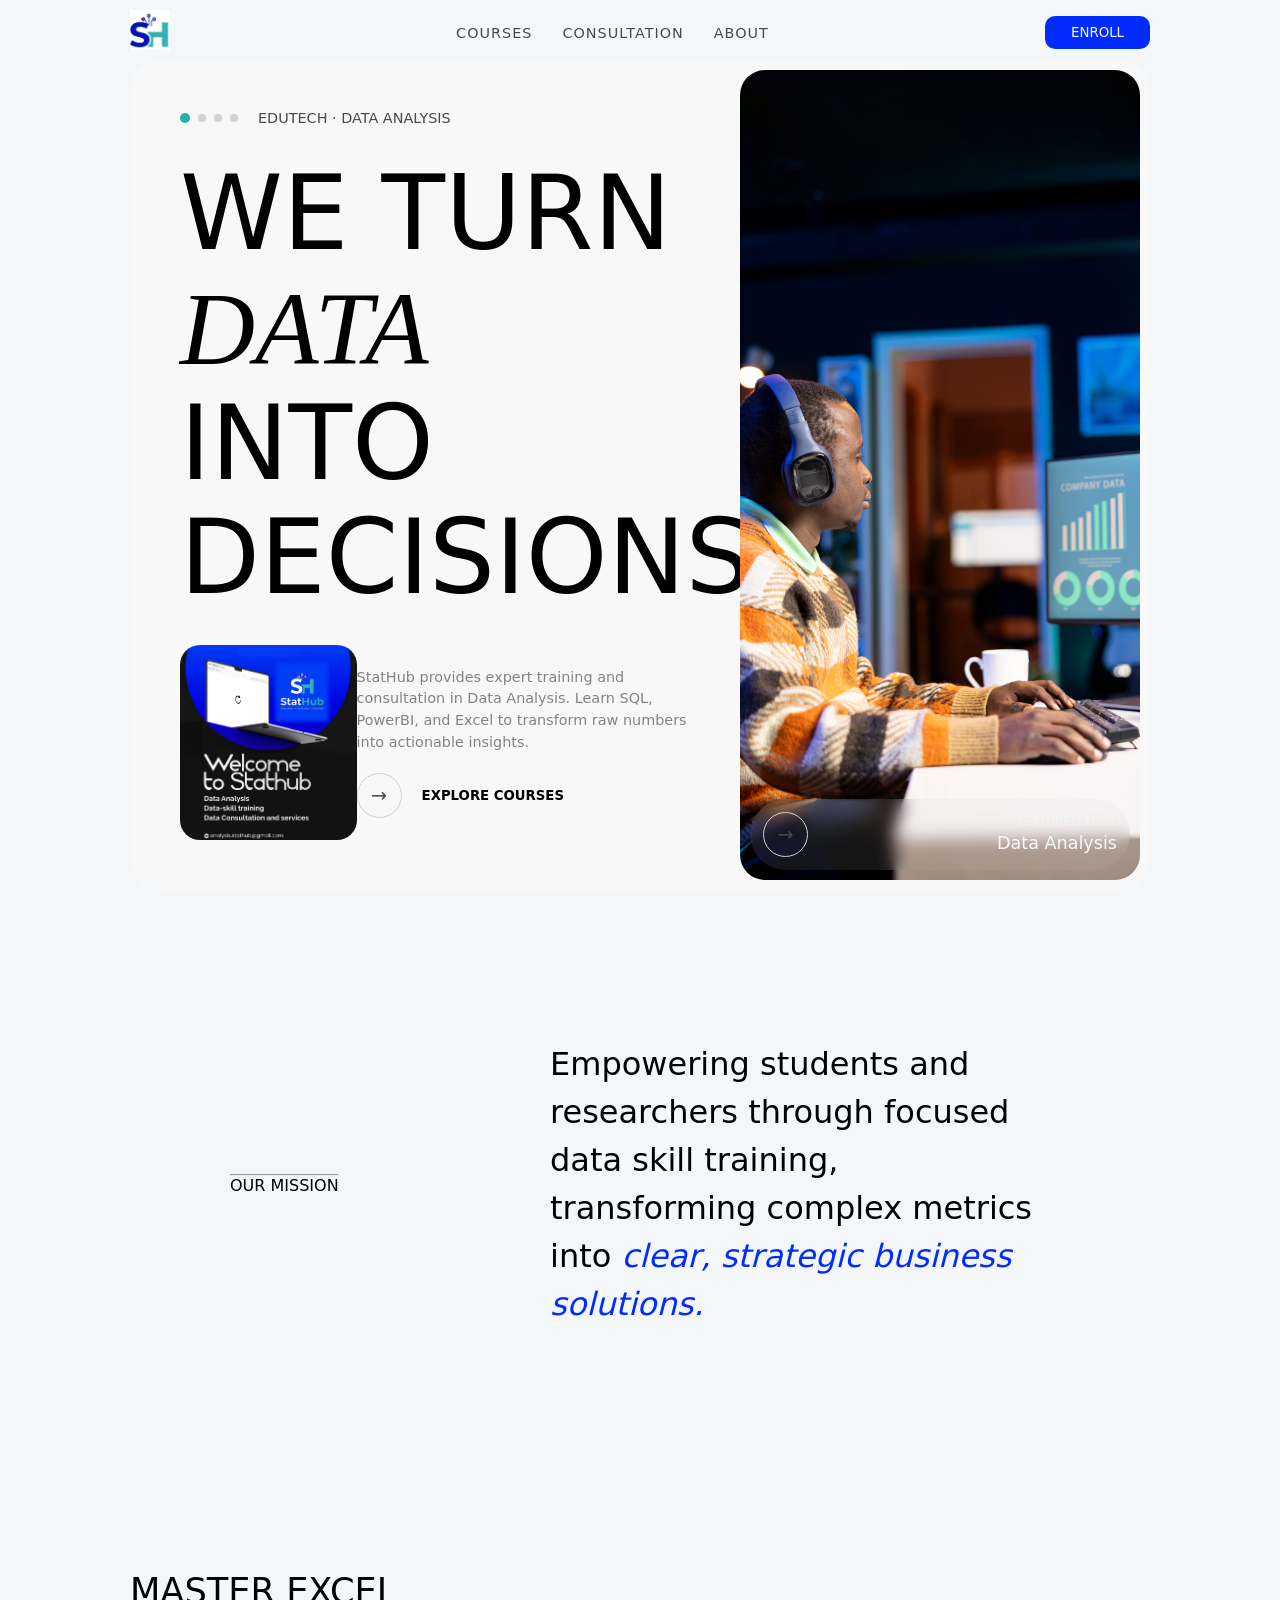
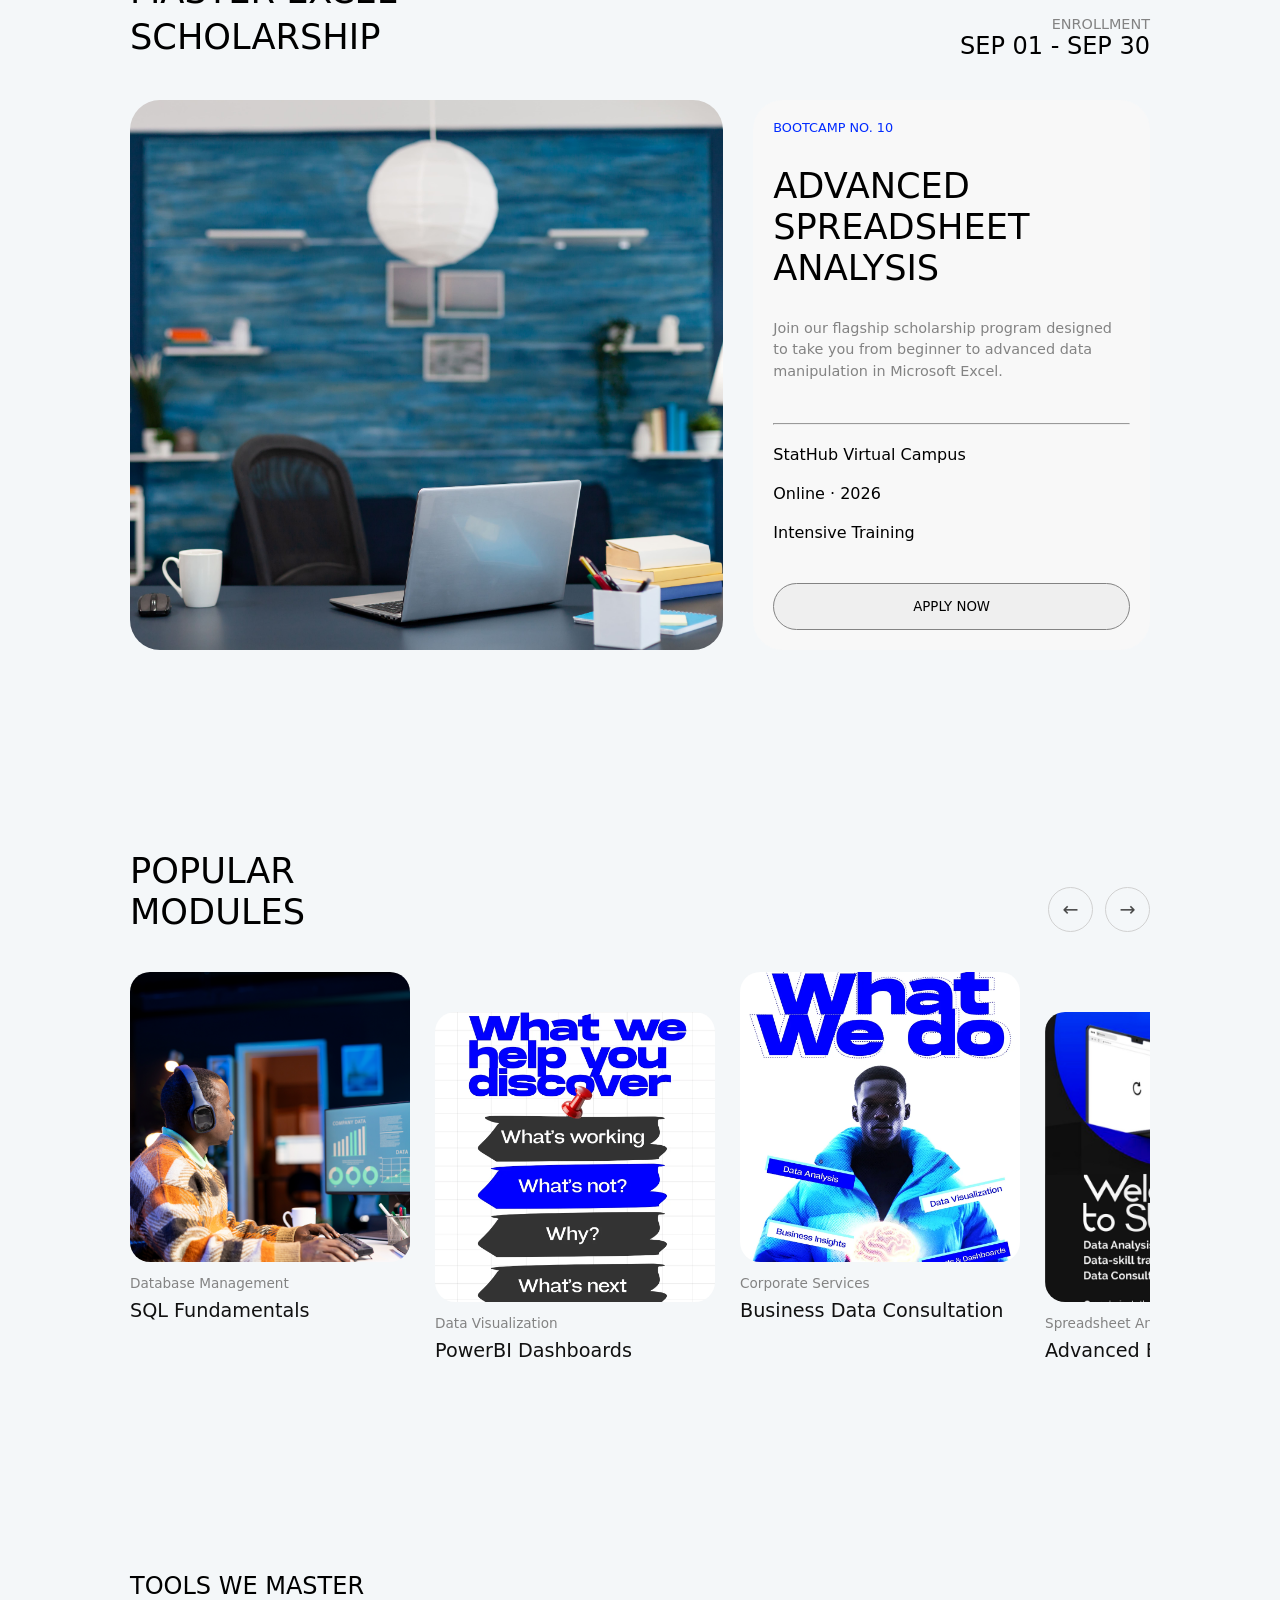
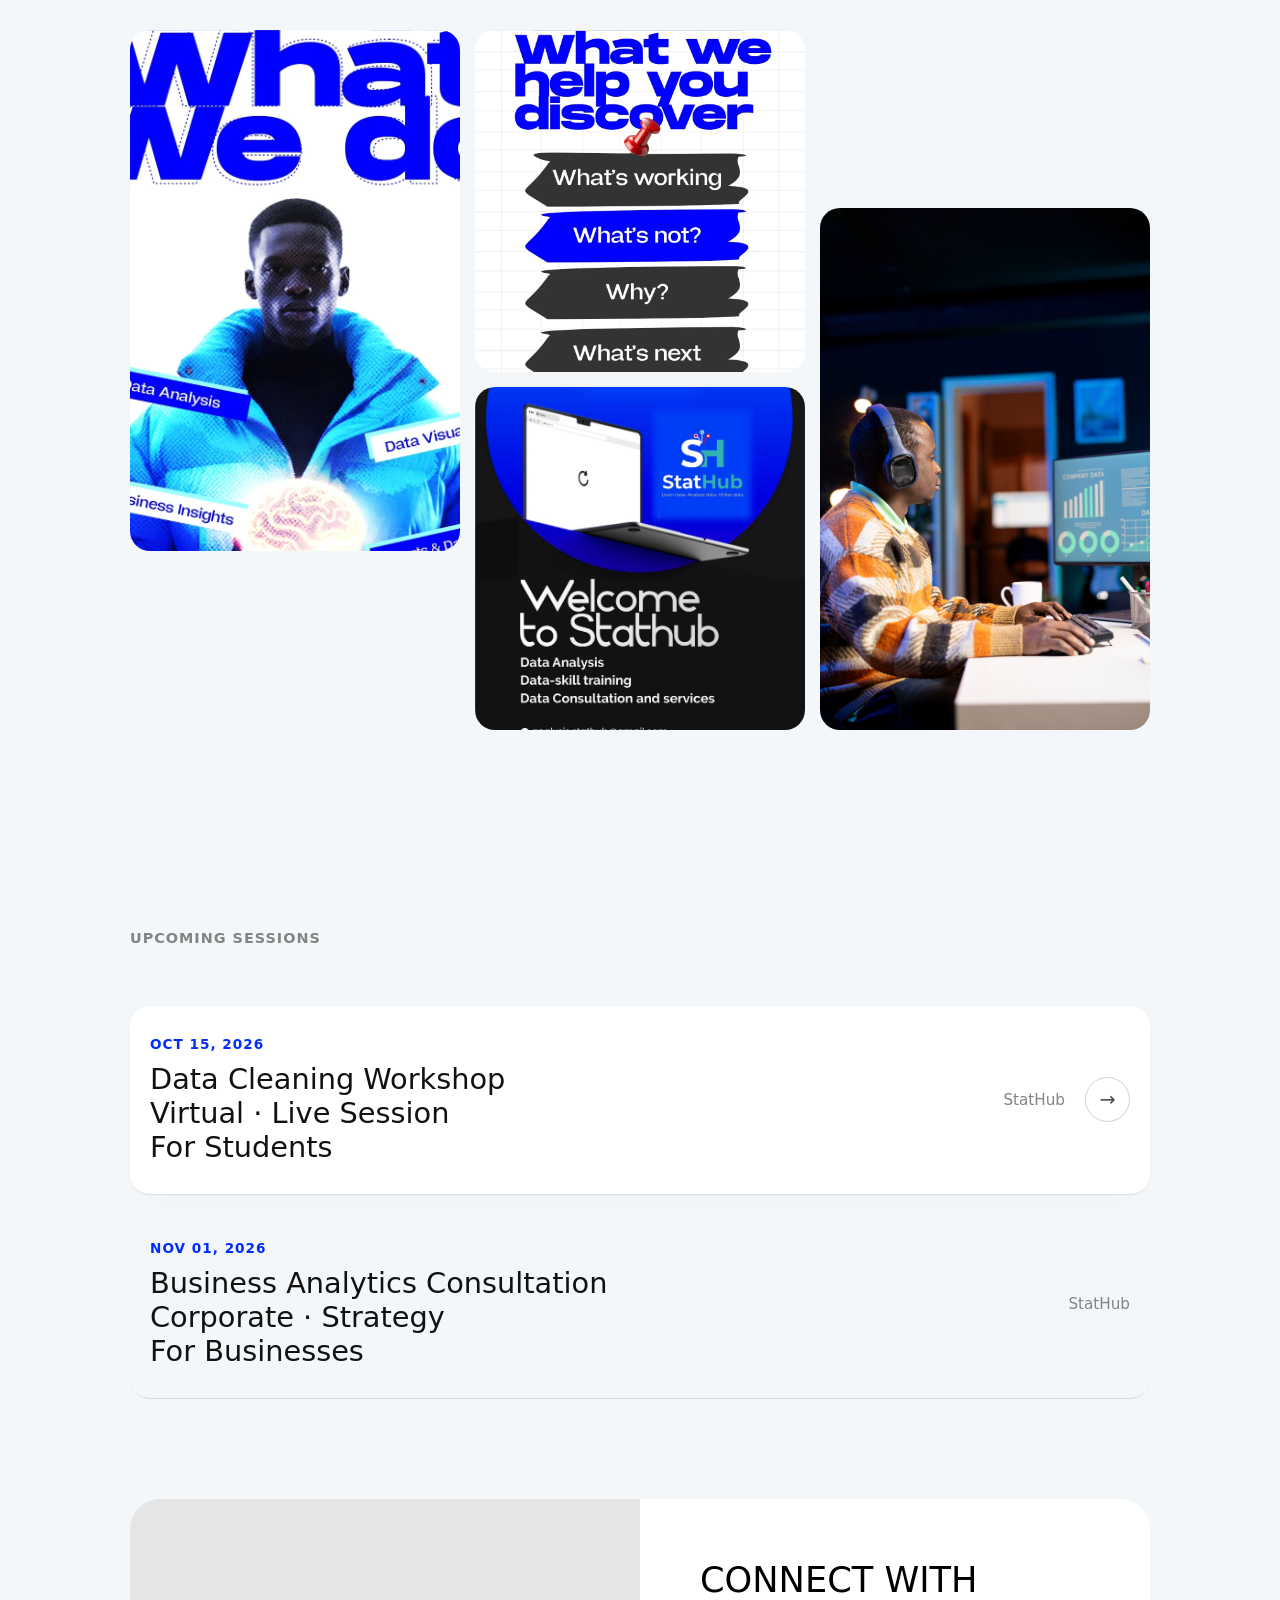
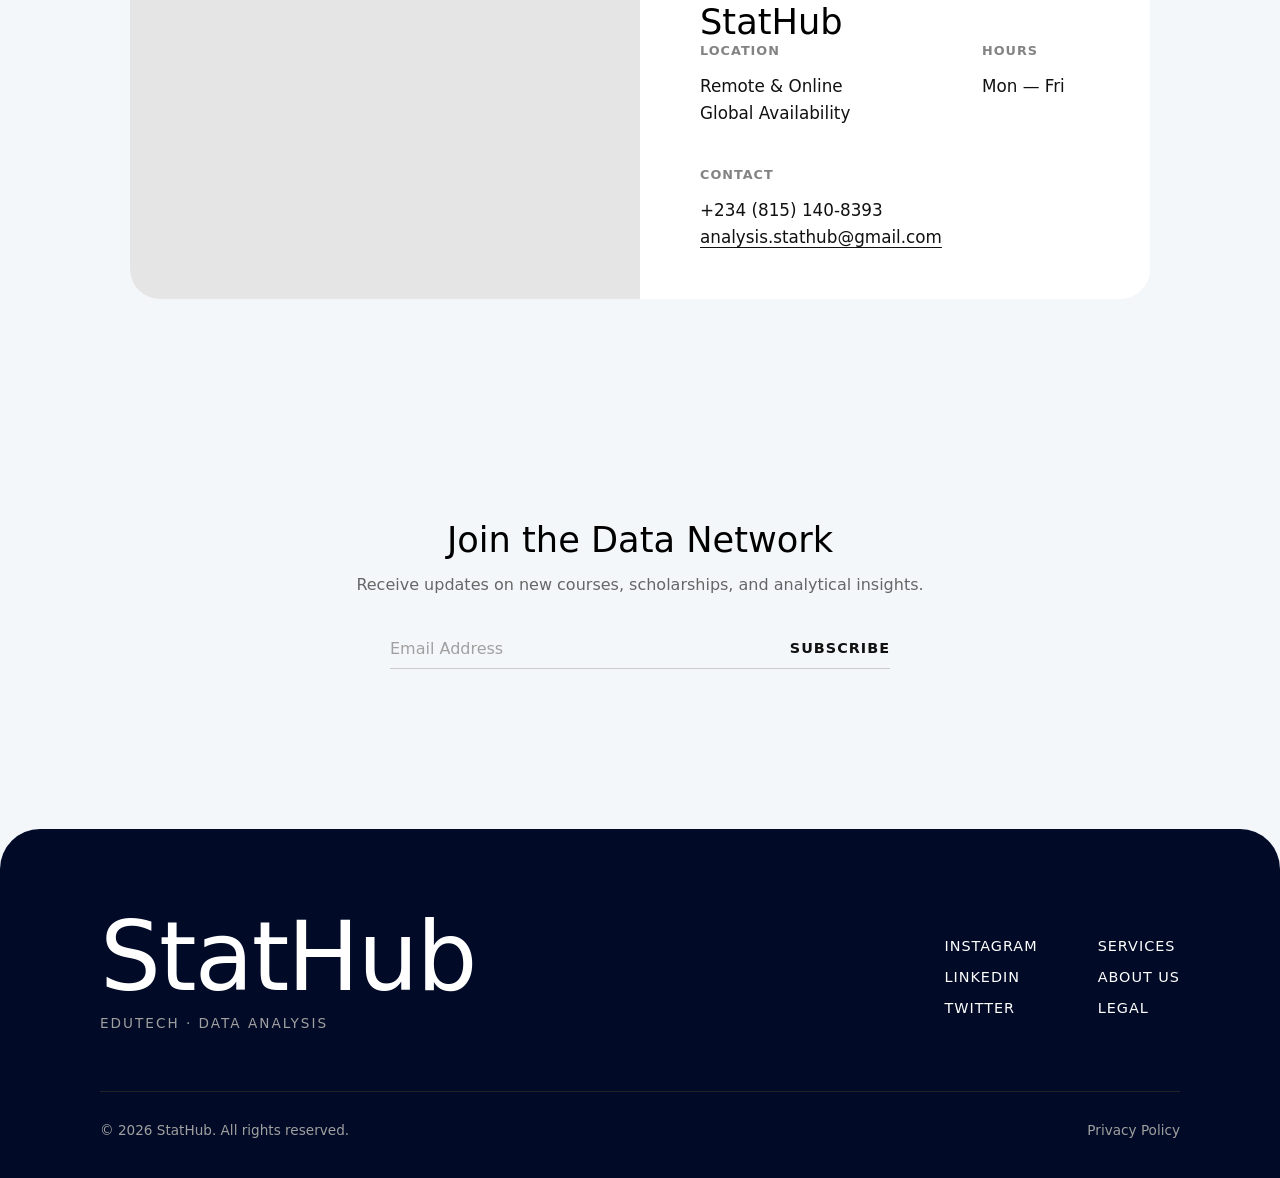
==== index.html @ 6572128d "stathub biningin" ====
<!DOCTYPE html>
<html lang="en">
<head>
    <meta charset="UTF-8">
    <meta name="viewport" content="width=device-width, initial-scale=1.0">
    <title>StatHub | Data Analysis & Consultation</title>
    <link rel="stylesheet" href="style.css">
</head>
<body>
    
    <header id="header">
        <h1 class="logo">
            <img src="images/logo.jpg" alt="StatHub Logo">
        </h1>

        <nav class="headernav">
            <a href="#">COURSES</a>
            <a href="#">CONSULTATION</a>
            <a href="#">ABOUT</a>
        </nav>

        <button class="header-joinbtn">ENROLL</button>
    </header>

    <main>
        <section class="hero">
            <div class="hero-roback">
                <div class="herotextsses">
                    <div class="imagechange-circles">
                        <div class="greycircles">
                            <span class="circle-indicator active" data-index="0"></span>
                            <span class="circle-indicator" data-index="1"></span>
                            <span class="circle-indicator" data-index="2"></span>
                            <span class="circle-indicator" data-index="3"></span>
                        </div>
                        <p>EDUTECH · DATA ANALYSIS</p>
                    </div>

                    <div class="her-modere">
                        <h2>
                            WE TURN <em>DATA</em> INTO<br>DECISIONS.
                        </h2>
                    </div>

                    <div class="exploratiiionsees">
                        <div class="explorimgg">
                            <!-- Next slide preview image -->
                        </div>

                        <div class="exploritext">
                            <p>
                                StatHub provides expert training and consultation in Data Analysis. Learn SQL, PowerBI, and Excel to transform raw numbers into actionable insights.
                            </p>
                            <div class="eexibbi">
                                <button class="nav-btn">&#8594;</button>
                                <h5>EXPLORE COURSES</h5>
                            </div>
                        </div>
                    </div>
                </div>

                <div class="hero-imagae">
                    <div class="imaa-bluuff">
                        <button class="nav-btn immabtn">&#8594;</button>
                        <div class="immablu">
                            <p class="traaps"><small>FEATURED TOOL</small></p>
                            <p class="traas">PowerBI Mastery</p>
                        </div>
                    </div>
                </div>
            </div>
        </section>

        <section class="philosophy-sect">
            <div>
                <hr>
                <p>OUR MISSION</p>
            </div>
            <div class="quotesect">
                <p>
                    Empowering students and researchers through focused data skill training, transforming complex metrics into <em>clear, strategic business solutions.</em>
                </p>
            </div>
        </section>

        <section class="current-exhibisec">
            <div class="currennn-title">
                <h3 class="secti-titll">MASTER EXCEL SCHOLARSHIP</h3>
                <div class="currenne-date">
                    <p>ENROLLMENT</p>
                    <h5>SEP 01 - SEP 30</h5>
                </div>
            </div>

            <div class="curren-exhibiiit">
                <div class="currentex-img">
                    <!-- Scholarship Image Here -->
                </div>
                <div class="currentex-info">
                    <div class="currente-partone">
                        <p class="currsmal">BOOTCAMP NO. 10</p>
                        <h3 class="currtitl">ADVANCED SPREADSHEET ANALYSIS</h3>
                        <p class="currinfot">
                           Join our flagship scholarship program designed to take you from beginner to advanced data manipulation in Microsoft Excel.
                        </p>
                    </div>
                    
                    <div class="currshow">
                        <hr>
                        <p>StatHub Virtual Campus</p>
                        <p>Online · 2026</p>
                        <p>Intensive Training</p>
                    </div>
                    <button class="resbtn">APPLY NOW</button>
                </div>
            </div>
        </section>

        <section class="selected-exib">
            <div class="selected-header">
                <h2 class="secti-titll">POPULAR<br>MODULES</h2>
                <div class="carousel-nav">
                    <button class="nav-btn prev-btn">&#8592;</button>
                    <button class="nav-btn next-btn">&#8594;</button>
                </div>
            </div>

            <div class="artists-carousel-container">
                <div class="artists-track">
                    <div class="artist-card">
                        <img src="images/data-analysis.jpg" alt="SQL Training">
                        <p class="artist-category">Database Management</p>
                        <h4 class="artist-name">SQL Fundamentals</h4>
                    </div>
                    <div class="artist-card abspa">
                        <img src="images/excel-mastery.jpg" alt="PowerBI">
                        <p class="artist-category">Data Visualization</p>
                        <h4 class="artist-name">PowerBI Dashboards</h4>
                    </div>
                    <div class="artist-card">
                        <img src="images/powerbi.jpg" alt="Business Consult">
                        <p class="artist-category">Corporate Services</p>
                        <h4 class="artist-name">Business Data Consultation</h4>
                    </div>
                    <div class="artist-card abspa">
                        <img src="images/sql-training.jpg" alt="Excel">
                        <p class="artist-category">Spreadsheet Analysis</p>
                        <h4 class="artist-name">Advanced Excel</h4>
                    </div>
                </div>
            </div>
        </section>

        <section class="selectedworks-sect">
            <div class="selectedwor-title">
                <h2 class="secti-titll selectedss">TOOLS WE MASTER</h2>
            </div>
            <div class="paarrent">
                <div class="diiv1 ggrii"></div>
                <div class="diiv2 ggrii"></div>
                <div class="diiv3 ggrii"></div>
                <div class="diiv4 ggrii"></div>
            </div>
        </section>

        <section class="program-visit-wrapper">
            <p class="section-subtitle">UPCOMING SESSIONS</p>
            <div class="program-list">
                <div class="program-item active-event">
                    <div class="prog-info">
                        <p class="prog-date">OCT 15, 2026</p>
                        <h3 class="prog-title">Data Cleaning Workshop<br>Virtual · Live Session<br>For Students</h3>
                    </div>
                    <div class="prog-time-link">
                        <span class="prog-time">StatHub</span>
                        <button class="nav-btn">&#8594;</button>
                    </div>
                </div>
                <div class="program-item">
                    <div class="prog-info">
                        <p class="prog-date">NOV 01, 2026</p>
                        <h3 class="prog-title">Business Analytics Consultation<br>Corporate · Strategy<br>For Businesses</h3>
                    </div>
                    <div class="prog-time-link">
                        <span class="prog-time">StatHub</span>
                    </div>
                </div>
            </div>

            <div class="visit-card">
                <div class="visit-map">
                    <!-- Map background image here -->
                </div>
                <div class="visit-details">
                    <h2 class="visit-title">CONNECT WITH<br>StatHub</h2>
                    <div class="visit-grid">
                        <div class="v-col">
                            <p class="v-label">LOCATION</p>
                            <p class="v-text">Remote & Online<br>Global Availability</p>
                        </div>
                        <div class="v-col">
                            <p class="v-label">HOURS</p>
                            <p class="v-text">Mon — Fri</p>
                        </div>
                        <div class="v-col">
                            <p class="v-label">CONTACT</p>
                            <p class="v-text">+234 (815) 140-8393<br><a href="mailto:analysis.stathub@gmail.com">analysis.stathub@gmail.com</a></p>
                        </div>
                    </div>
                </div>
            </div>
        </section>

        <section class="newsletter-section">
            <h2>Join the Data Network</h2>
            <p>Receive updates on new courses, scholarships, and analytical insights.</p>
            <form class="newsletter-form">
                <input type="email" placeholder="Email Address" required>
                <button type="submit">SUBSCRIBE</button>
            </form>
        </section>
    </main>

    <footer class="site-footer">
        <div class="footer-top">
            <div class="footer-brand">
                <h2>StatHub</h2>
                <p>EDUTECH · DATA ANALYSIS</p>
            </div>
            <div class="footer-links">
                <div class="link-col">
                    <a href="#">INSTAGRAM</a>
                    <a href="#">LINKEDIN</a>
                    <a href="#">TWITTER</a>
                </div>
                <div class="link-col">
                    <a href="#">SERVICES</a>
                    <a href="#">ABOUT US</a>
                    <a href="#">LEGAL</a>
                </div>
            </div>
        </div>
        <div class="footer-divider"></div>
        <div class="footer-bottom">
            <p>&copy; 2026 StatHub. All rights reserved.</p>
            <a href="#">Privacy Policy</a>
        </div>
    </footer>

    <script src="script.js"></script>
</body>
</html>
---- style.css ----
*{
    margin: 0;
    padding: 0;
    box-sizing: border-box;
    font-family: system-ui, -apple-system, BlinkMacSystemFont, 'Segoe UI', Roboto, Oxygen, Ubuntu, Cantarell, 'Open Sans', 'Helvetica Neue', sans-serif;
}

body {
    background-color: #F4F7F9; 
    position: relative;
}

header{
    display: flex;
    align-items: center;
    justify-content: space-between;
    padding: 10px 130px;
    position: fixed;
    top: 0;
    left: 0;
    width: 100%;
    z-index: 100;
    transition: all 0.3s ease;
}

header.scrolled {
    background-color: rgba(248, 247, 243, 0.3);
    backdrop-filter: blur(12px);
    -webkit-backdrop-filter: blur(12px);
    border-bottom: 1px solid var(--border-color);
}


.logo{
    font-size: 1.3rem;
    font-weight: 100;
    letter-spacing: -1px;
}

.logo img{
    width: 40px;
    height: 40px;
    margin-right: 10px;
    object-fit: cover;
}

.headernav{
    display: flex;
    gap: 30px;
}

.headernav a{
    text-decoration: none;
    color: #4a4a4a;
    font-size: 0.9rem;
    letter-spacing: 1px;
}

.header-joinbtn {
    padding: 8px 25px;
    border-radius: 10px;
    /* Changed from orange to StatHub Royal Blue */
    background-color: #022BFF; 
    color: #F8F8F8;
    border: 1px solid transparent;
    cursor: pointer;
}

main{
    margin: 0 130px;
}

.hero{
    height: 100vh;
    border-radius: 30px;
    padding: 50px 0px 20px 0px;
}

.hero-roback{
    background-color: #F8F8F8;
    width: 100%;
    height: 100%;
    border-radius: 30px;
    margin-top: 10px;
    display: flex;
    padding: 10px;
}

.herotextsses{
    width: 60%;
    padding: 40px;
    display: flex;
    flex-direction: column;
    justify-content: space-between;
}


.imagechange-circles p{
    color: #4a4a4a;
    font-size: 0.9rem;
}






/* ==========================================================================
   HERO CAROUSEL & INDICATORS
   ========================================================================== */

.imagechange-circles {
    display: flex;
    align-items: center;
    gap: 20px;
}

.greycircles {
    display: flex;
    gap: 8px;
    align-items: center;
}

.circle-indicator {
    width: 8px;
    height: 8px;
    border-radius: 50%;
    background-color: #d1d1d1;
    cursor: pointer;
    transition: background-color 0.3s ease;
}


.circle-indicator.active {
    /* Changed to StatHub Teal/Cyan for active states */
    background-color: #23B0B1; 
    width: 10px;
    height: 10px;
}


/* Smooth background transitions for the hero and preview images */
.hero-imagae, .explorimgg {
    transition: background-image 0.6s ease-in-out;
}









.her-modere h2{
    font-size: 6.5rem;
    font-weight: 100;
    line-height: 1.1em;
}

.her-modere em{
    font-family: Georgia, 'Times New Roman', Times, serif;
}


.exploratiiionsees{
    display: flex;
    align-items: center;
    justify-content: space-between;
}




.explorimgg{
    background-image: url(images/Stanleydopsleutel27mm1.png);
    background-size: cover;
    background-position: center;
    width: 180px;
    height: 195px;
    border-radius: 20px;
}

.exploritext{
    display: flex;
    flex-direction: column;
    gap: 20px;
}

.exploritext p{
    width: 100%;
    max-width: 350px;
    font-size: 0.9rem;
    line-height: 1.5em;
    color: #838383;
}


.eexibbi{
    display: flex;
    align-items: center;
    gap: 20px;
}


.hero-imagae{
    width: 40%;
    height: 100%;
    background-image: url(images/MAluminium1.png);
    background-position: center;
    background-size: cover;
    border-radius: 25px;
    display: flex;
    align-items: flex-end;
    padding: 10px;
}

.imaa-bluuff{
    background-color: rgba(200, 200, 200, 0.1);
    backdrop-filter: blur(8px);
    width: 100%;
    border-radius: 50px;
    padding: 13px;
    display: flex;
    justify-content: space-between;
}

.immabtn{
    width: 40px;
    height: 40px;
    border-radius: 100%;
    border: 1px solid transparent;
    cursor: pointer;
    background-color: #F8F8F8;
    color: #F8F8F8;
}

.bttgn{
    border: 1px solid #838383;
}

.immablu{
    display: flex;
    flex-direction: column;
    gap: 5px;
    align-items: flex-end;
}

.traaps{
    color: rgba(255, 255, 255, 0.3);
    font-size: 0.9rem;
}

.traas{
    color: #F8F8F8;
    font-size: 1.1rem;

}


.philosophy-sect{
    height: 60vh;
    display: flex;
    align-items: center;
    justify-content: space-between;
    padding: 0 100px;
}

.quotesect p{
    width: 100%;
    max-width: 500px;
    font-size: 2rem;
    font-weight: 100;
    line-height: 1.5em;
}


.quotesect em {
    color: #022BFF; 
    font-weight: 400;
}

.current-exhibisec{
    height: 80vh;
    display: flex;
    flex-direction: column;
    gap: 50px;
}

.currennn-title{
    display: flex;
    align-items: flex-end;
    justify-content: space-between;
}

.currennn-title h3{
    width: 100%;
    max-width: 300px;
    line-height: 1.3em;
}

.secti-titll{
    font-size: 2.2rem;
    font-weight: 400;
}


.currenne-date{
    text-align: right;
}

.currenne-date p{
    font-size: 0.9rem;
    color: #838383;
}

.currenne-date h5{
    font-size: 1.5rem;
    font-weight: 300;
}

.curren-exhibiiit {
    display: flex;
    width: 100%;
    height: 550px; /* Gives the container a fixed, reliable height */
    gap: 30px;
}

.currentex-img{
    background-image: url(images/beauti.jpg);
    background-position: center;
    background-size: cover;
    height: 100%;
    width: 60%;
    border-radius: 30px;
}

.currentex-info{
    height: 100%;
    width: 40%;
    background-color: #F8F8F8;
    border-radius: 30px;
    display: flex;
    flex-direction: column;
    justify-content: space-between;
    padding: 20px;
}

.currente-partone{
    display: flex;
    flex-direction: column;
    gap: 30px;
}


.currsmal {
    font-size: 0.8rem;
    font-weight: 500;
    /* Changed from orange to StatHub Royal Blue */
    color: #022BFF; 
}


.currtitl{
    font-size: 2.2rem;
    font-weight: 100;
    width: 100%;
    max-width: 300px;
}

.currinfot{
    font-size: 0.9rem;
    line-height: 1.5em;
    color: #838383;
}


.currshow{
    display: flex;
    flex-direction: column;
    gap: 20px;
}


.resbtn{
    padding: 15px;
    border-radius: 30px;
    border: 1px solid #838383;
    font-weight: 500;
}


/* ==========================================================================
   SELECTED ARTISTS CAROUSEL
   ========================================================================== */

.selected-exib {
    padding: 100px 0;
    display: flex;
    flex-direction: column;
    gap: 40px;
    overflow: hidden; /* Prevents horizontal scroll on the whole page */
}

.selected-header {
    display: flex;
    justify-content: space-between;
    align-items: flex-end;
}

.carousel-nav {
    display: flex;
    gap: 12px;
}

.nav-btn {
    width: 45px;
    height: 45px;
    border-radius: 50%;
    border: 1px solid #d1d1d1;
    background-color: transparent;
    cursor: pointer;
    display: flex;
    align-items: center;
    justify-content: center;
    font-size: 1.2rem;
    color: #4a4a4a;
    transition: all 0.3s ease;
}

.nav-btn:hover {
    background-color: #F8F8F8;
    color: #111;
}

/* Container that handles the scrolling */
.artists-carousel-container {
    width: 100%;
    overflow-x: auto;
    scroll-behavior: smooth;
    /* Hide scrollbar for Chrome, Safari and Opera */
    -ms-overflow-style: none;  /* IE and Edge */
    scrollbar-width: none;  /* Firefox */
}

.artists-carousel-container::-webkit-scrollbar {
    display: none;
}

.artists-track {
    display: flex;
    gap: 25px;
    width: max-content; /* Allows track to grow based on content */
    padding-bottom: 10px;
}

.artist-card {
    width: 280px; 
    display: flex;
    flex-direction: column;
    gap: 8px;
    flex-shrink: 0; /* Prevents cards from squishing */
}

.abspa{
    margin-top: 40px;
}

.artist-card img {
    width: 100%;
    height: 290px;
    object-fit: cover;
    border-radius: 20px;
    margin-bottom: 5px;
}

.artist-category {
    font-size: 0.85rem;
    color: #838383;
}

.artist-name {
    font-size: 1.2rem;
    font-weight: 500;
    color: #111;
}


.selectedworks-sect{
    display: flex;
    flex-direction: column;
    height: 100vh;
}

.selectedwor-title{
    height: 10%;
}

.selectedss{
    font-size: 1.5rem;
}

.paarrent {
    display: grid;
    grid-template-columns: repeat(3, 1fr);
    grid-template-rows: repeat(4, 1fr);
    grid-column-gap: 15px;
    grid-row-gap: 15px;
    height: 90%;
}

.diiv1 {
    grid-area: 1 / 1 / 4 / 2; 
    background-image: url(images/powerbi.jpg);
}
.diiv2 {
    grid-area: 1 / 2 / 3 / 3; 
    background-image: url(images/excel-mastery.jpg);
}
.diiv3 {
    grid-area: 3 / 2 / 5 / 3; 
    background-image: url(images/sql-training.jpg);
}
.diiv4 {
    grid-area: 2 / 3 / 5 / 4; 
    background-image: url(images/data-analysis.jpg);
}

/* 
.ggrii img{
    width: 100%;
    object-fit: cover;
    border-radius: 20px;
    margin-bottom: 5px;
} */

.ggrii{
    border-radius: 20px;
    background-position: center;
    background-size: cover;
}




/* ==========================================================================
   PROGRAM & VISIT SECTION
   ========================================================================== */

.program-visit-wrapper {
    padding: 100px 0;
    display: flex;
    flex-direction: column;
    gap: 40px;
}

.section-subtitle {
    font-size: 0.9rem;
    font-weight: 600;
    color: #838383;
    letter-spacing: 1px;
    margin-bottom: 20px;
}

/* Program List */
.program-list {
    display: flex;
    flex-direction: column;
    
}

.program-item {
    display: flex;
    justify-content: space-between;
    align-items: center;
    padding: 30px 20px;
    border-bottom: 1px solid #dcdcdc;
}

.active-event {
    background-color: #ffffff;
    border-radius: 20px;
    border-bottom: none;
    box-shadow: 0 4px 20px rgba(0,0,0,0.02);
    margin-bottom: 15px;
}

/* Update existing .program-item and add the hover state */
.program-item {
    display: flex;
    justify-content: space-between;
    align-items: center;
    padding: 30px 20px;
    border-bottom: 1px solid #dcdcdc;
    border-radius: 20px; /* Prepare for the hover background */
    transition: all 0.3s ease; /* Smooth transition */
    cursor: pointer;
}

.program-item:hover {
    background-color: #ffffff;
    border-bottom-color: transparent;
    box-shadow: 0 4px 20px rgba(0,0,0,0.04);
    transform: translateY(-2px);
}

.prog-info {
    display: flex;
    flex-direction: column;
    gap: 10px;
}


.prog-date {
    font-size: 0.85rem;
    font-weight: 600;
    /* Changed from orange to StatHub Royal Blue */
    color: #022BFF; 
    letter-spacing: 1px;
}

.prog-title {
    font-size: 1.8rem;
    font-weight: 300;
    color: #111;
}

.prog-time-link {
    display: flex;
    align-items: center;
    gap: 20px;
}

.prog-time {
    color: #838383;
    font-size: 0.95rem;
}

/* Visit Card */
.visit-card {
    display: flex;
    background-color: #ffffff;
    border-radius: 30px;
    overflow: hidden;
    margin-top: 60px;
    height: 400px;
}

.visit-map {
    width: 50%;
    /* Replace this background color with your map image url() */
    background-color: #e5e5e5; 
    background-image: url('images/map-placeholder.jpg'); /* Add map image here */
    background-size: cover;
    background-position: center;
}

.visit-details {
    width: 50%;
    padding: 60px;
    display: flex;
    flex-direction: column;
    justify-content: space-between;
}

.visit-title {
    font-size: 2.2rem;
    font-weight: 300;
    line-height: 1.2;
}

.visit-grid {
    display: grid;
    grid-template-columns: 1fr 1fr;
    gap: 40px;
}

.v-label {
    font-size: 0.8rem;
    font-weight: 600;
    color: #838383;
    letter-spacing: 1px;
    margin-bottom: 15px;
}

.v-text {
    font-size: 1.05rem;
    line-height: 1.6;
    color: #111;
}

.v-text a {
    color: #111;
    text-decoration: underline;
    text-underline-offset: 4px;
}

/* ==========================================================================
   NEWSLETTER SECTION
   ========================================================================== */

.newsletter-section {
    text-align: center;
    padding: 120px 0;
    display: flex;
    flex-direction: column;
    align-items: center;
    gap: 15px;
}

.newsletter-section h2 {
    font-size: 2.2rem;
    font-weight: 400;
}

.newsletter-section p {
    color: #666;
    font-size: 1rem;
    margin-bottom: 30px;
}

.newsletter-form {
    display: flex;
    align-items: center;
    justify-content: space-between;
    width: 100%;
    max-width: 500px;
    border-bottom: 1px solid #ccc;
    padding-bottom: 10px;
}

.newsletter-form input {
    border: none;
    background: transparent;
    outline: none;
    font-size: 1rem;
    width: 70%;
    color: #111;
}

.newsletter-form input::placeholder {
    color: #a0a0a0;
}

.newsletter-form button {
    background: transparent;
    border: none;
    font-size: 0.9rem;
    font-weight: 600;
    letter-spacing: 1px;
    cursor: pointer;
    color: #111;
}

/* ==========================================================================
   FOOTER SECTION
   ========================================================================== */



.site-footer {
    /* Changed from soft black to a very deep navy/blue black */
    background-color: #010A26; 
    color: #ffffff;
    border-radius: 40px 40px 0 0;
    padding: 80px 100px 40px 100px;
    margin-top: 40px;
}


.footer-top {
    display: flex;
    justify-content: space-between;
    align-items: flex-end;
    margin-bottom: 60px;
}

.footer-brand h2 {
    font-size: 6rem;
    font-weight: 400;
    letter-spacing: -0.02em;
    line-height: 1;
}

.footer-brand p {
    font-size: 0.85rem;
    letter-spacing: 2px;
    color: #a0a0a0;
    margin-top: 10px;
}

.footer-links {
    display: flex;
    gap: 60px;
    margin-bottom: 15px;
}

.link-col {
    display: flex;
    flex-direction: column;
    gap: 15px;
}

.link-col a {
    color: #ffffff;
    text-decoration: none;
    font-size: 0.9rem;
    letter-spacing: 1px;
    transition: opacity 0.3s ease;
}

.link-col a:hover {
    opacity: 0.6;
}

.footer-divider {
    height: 1px;
    background-color: #222;
    margin-bottom: 30px;
}

.footer-bottom {
    display: flex;
    justify-content: space-between;
    align-items: center;
    font-size: 0.85rem;
    color: #a0a0a0;
}

.footer-bottom a {
    color: #a0a0a0;
    text-decoration: none;
    transition: color 0.3s ease;
}

.footer-bottom a:hover {
    color: #ffffff;
}



/* Fix 1: Establish consistent spacing across all major sections */
.philosophy-sect, 
.current-exhibisec, 
.selected-exib, 
.selectedworks-sect, 
.program-visit-wrapper {
    height: auto; /* Overrides previous fixed heights */
    padding: 100px 0; /* Consistent vertical rhythm */
}

/* Fix 2: Adjust specific sections that need unique breathing room */
.philosophy-sect {
    padding: 140px 100px; /* Gives the quote more isolation */
}

.current-exhibisec {
    display: flex;
    flex-direction: column;
    gap: 40px; 
}

/* Fix 3: Ensure the parent grid for selected works has a proper height now */
.selectedworks-sect .paarrent {
    height: 700px; /* Gives the grid a defined height since we removed 100vh */
    margin-top: 30px;
}







/* ==========================================================================
   RESPONSIVE DESIGN (TABLETS & MOBILE)
   ========================================================================== */

/* TABLET (1024px and below) */
@media (max-width: 1024px) {
    /* Fluid Margins & Padding */
    header { padding: 15px 40px; }
    main { margin: 0 40px; }
    
    .philosophy-sect { 
        flex-direction: column; 
        align-items: flex-start; 
        padding: 60px 0; 
        gap: 30px; 
    }
    
    /* Hero Section Stacking */
    .hero { height: auto; 
            margin-top: 50px;
    }
    .hero-roback { flex-direction: column; padding: 20px; }
    .herotextsses { width: 100%; padding: 20px 0; gap: 40px; }
    .hero-imagae { width: 100%; height: 500px; margin-top: 20px; }
    .her-modere h2 { font-size: 4rem; }
    
    .exploratiiionsees { flex-direction: column; align-items: flex-start; gap: 30px; }
    .explorimgg { width: 100%; height: 300px; }

    /* Current Exhibition Stacking */
    .currennn-title { flex-direction: column; align-items: flex-start; gap: 15px; }
    .currennn-title h3 { max-width: 100%; }
    .currenne-date { text-align: left; }
    
    .curren-exhibiiit { flex-direction: column; height: auto; }
    .currentex-img { width: 100%; height: 400px; }
    .currentex-info { width: 100%; }

    /* Visit Map Stacking */
    .visit-card { flex-direction: column; height: auto; }
    .visit-map { width: 100%; height: 300px; }
    .visit-details { width: 100%; padding: 40px; }

    /* Footer Adjustments */
    .site-footer { padding: 60px 40px 40px 40px; }
    .footer-top { flex-direction: column; align-items: flex-start; gap: 40px; }
    .footer-brand h2 { font-size: 4rem; }
}

/* MOBILE (768px and below) */
@media (max-width: 768px) {
    /* Tighter Margins */
    header { 
        padding: 15px 20px; 
        flex-direction: column;
        gap: 10px;
        align-items: center;
    }
    main { margin: 0 20px; }
    
    /* Hide desktop nav to prevent crowding (Optional: can add a hamburger menu later) */
    .headernav { align-items: center; }
    
    /* Typography Scaling */
    .her-modere h2 { font-size: 3rem; }
    .secti-titll { font-size: 1.8rem; }
    .quotesect p { font-size: 1.4rem; }
    .footer-brand h2 { font-size: 3rem; }
    
    /* Grid Overrides for Selected Works */
    .selectedworks-sect .paarrent { 
        display: flex; 
        flex-direction: column; 
        height: auto; 
    }
    .diiv1, .diiv2, .diiv3, .diiv4 { 
        height: 300px; 
        width: 100%;
    }

    /* Program List adjustments */
    .program-item { flex-direction: column; align-items: flex-start; gap: 20px; }
    .prog-title { font-size: 1.4rem; }
    
    /* Visit Details Grid to 1 Column */
    .visit-grid { grid-template-columns: 1fr; gap: 25px; }
    
    /* Newsletter */
    .newsletter-section h2 { font-size: 1.8rem; }
    .newsletter-form { flex-direction: column; gap: 20px; border-bottom: none; }
    .newsletter-form input { width: 100%; border-bottom: 1px solid #ccc; padding-bottom: 10px; }
    .newsletter-form button { width: 100%; padding: 15px; background-color: #111; color: #fff; border-radius: 10px; }
    
    /* Footer Bottom Stacking */
    .footer-bottom { flex-direction: column; gap: 15px; text-align: center; }
    .footer-links { flex-direction: column; gap: 30px; }
}
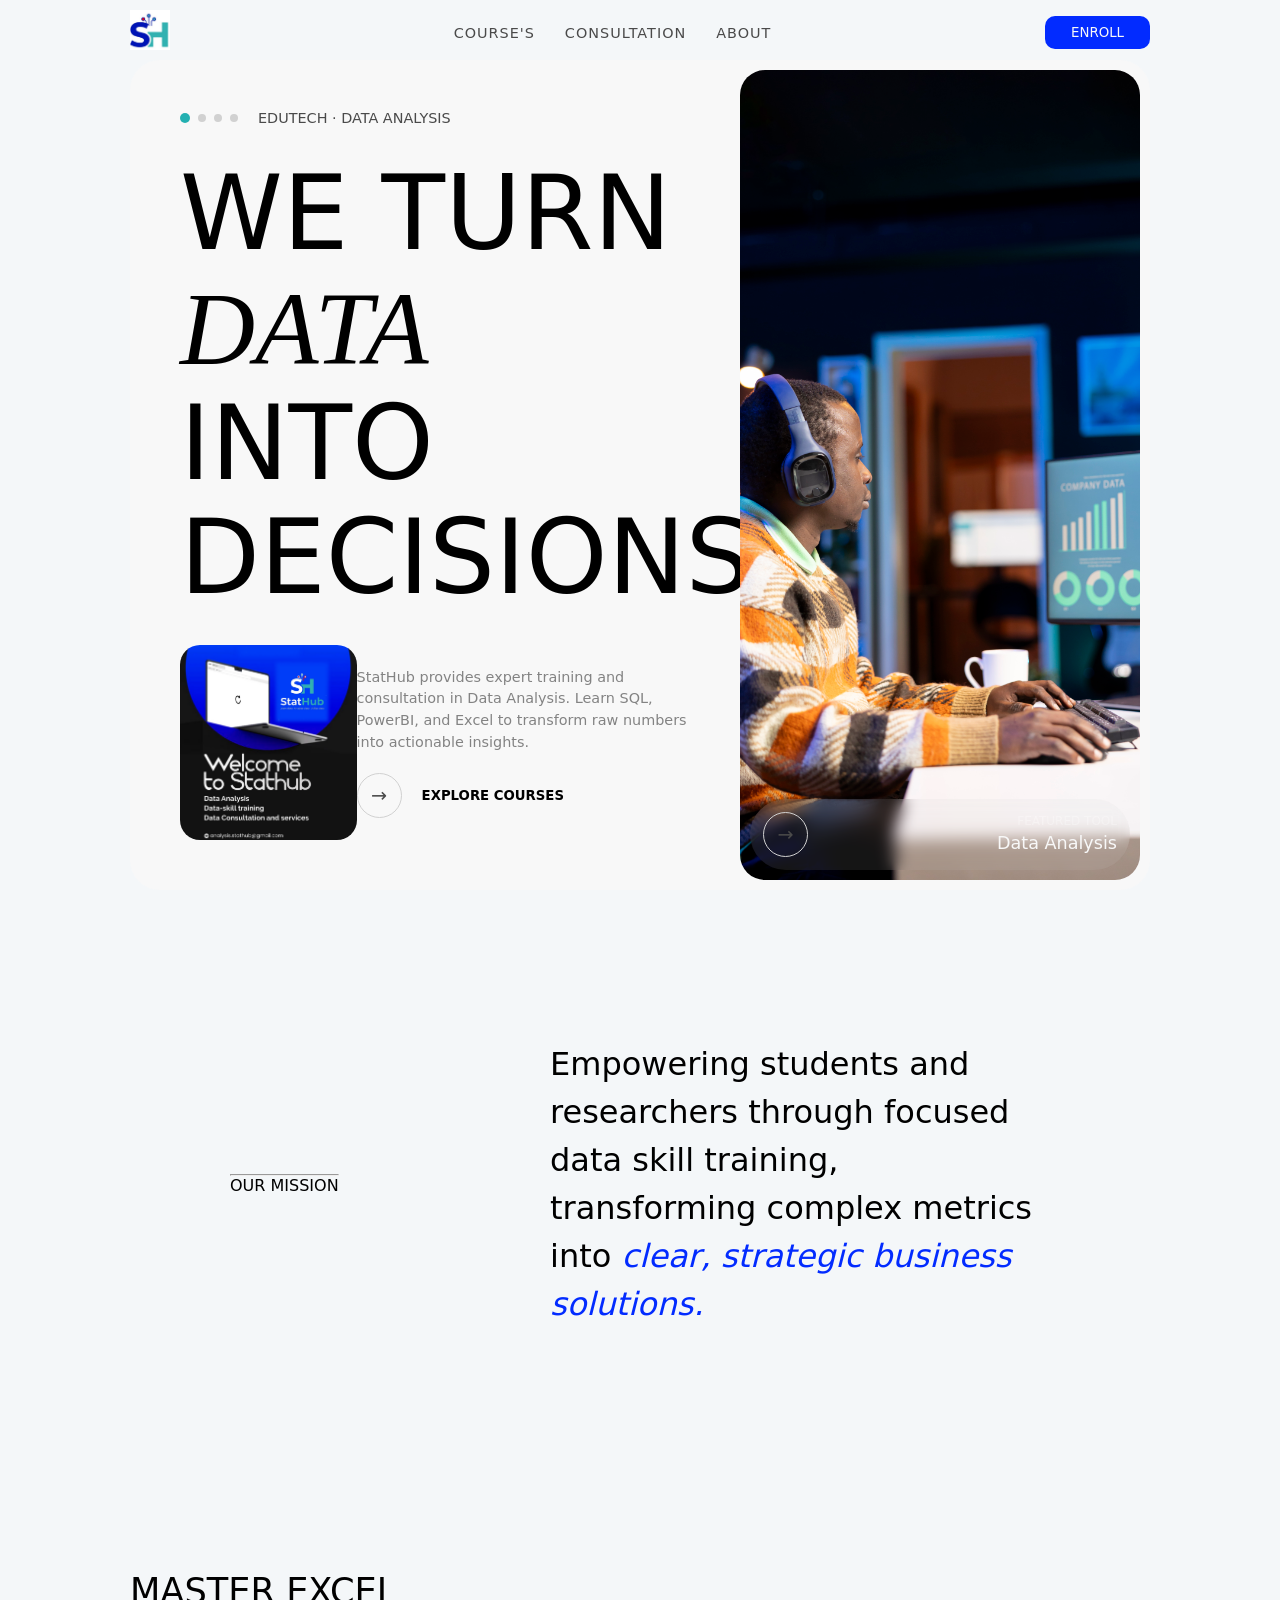
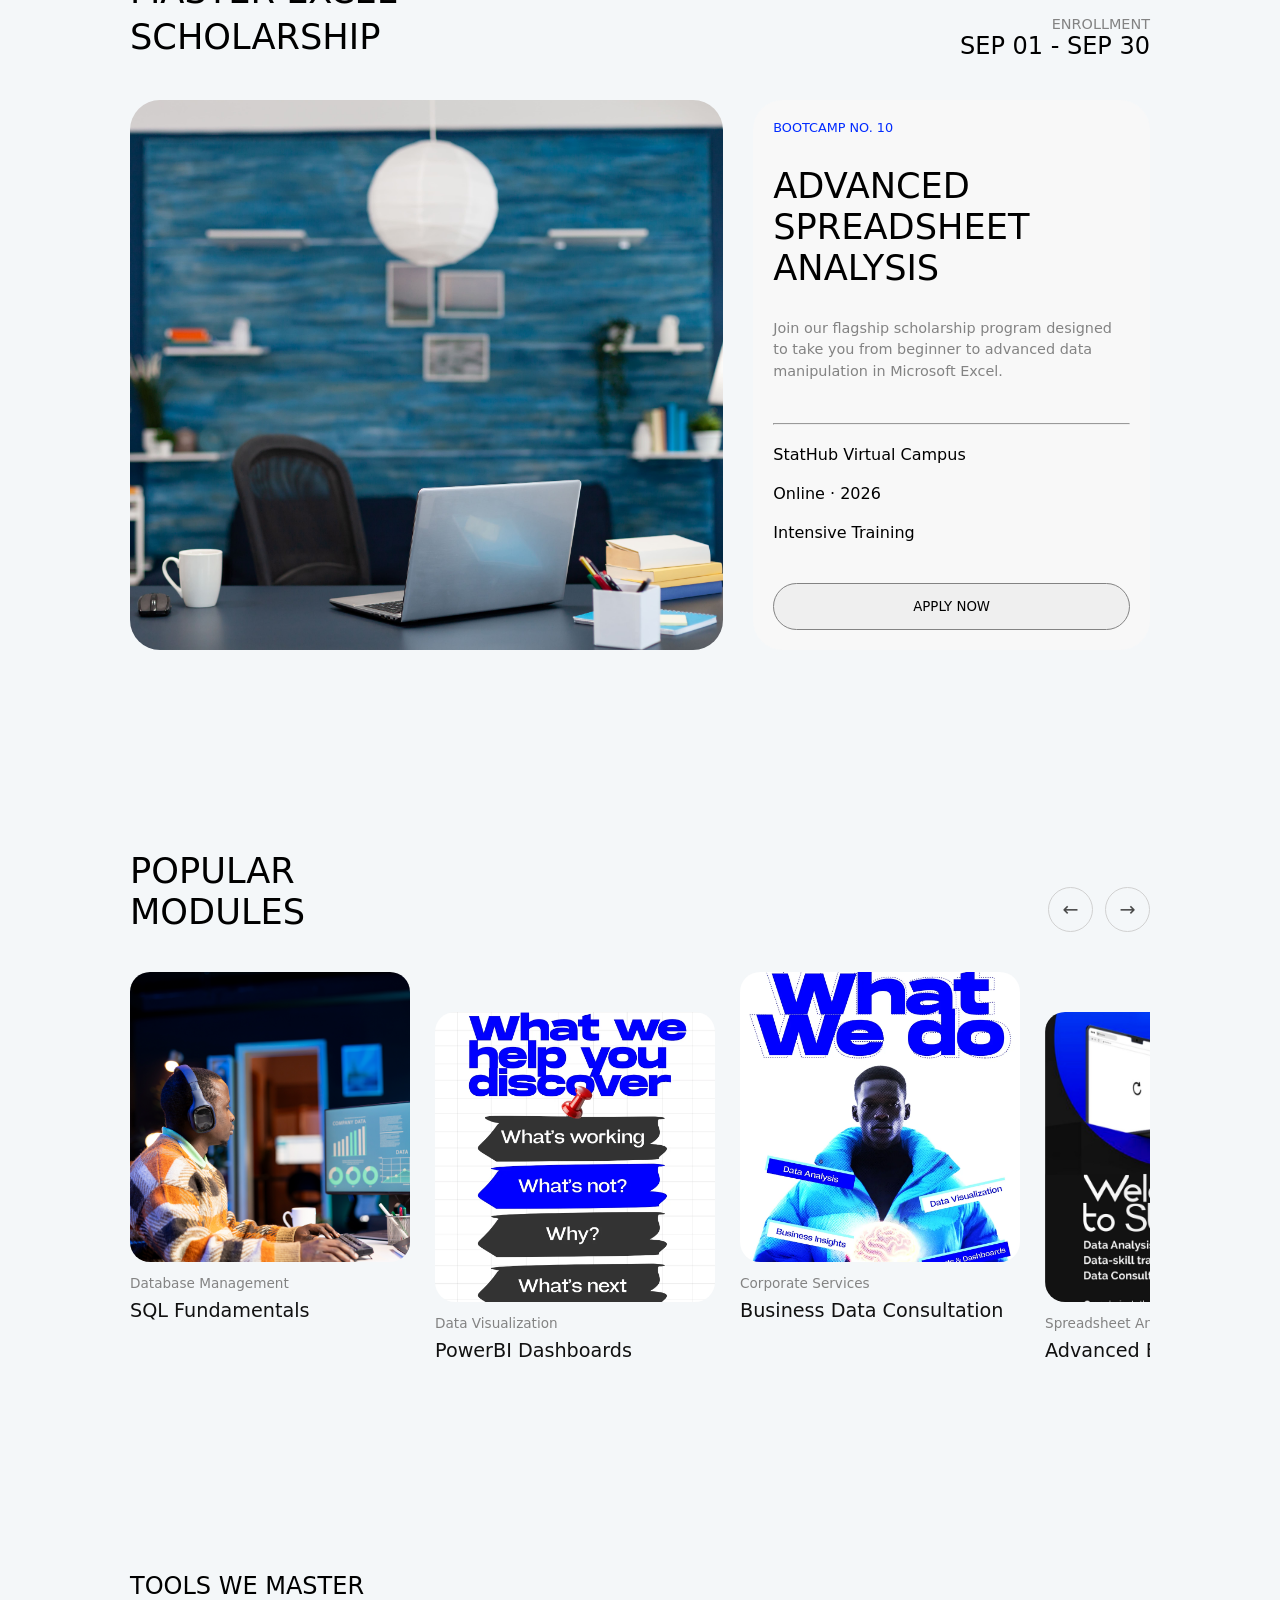
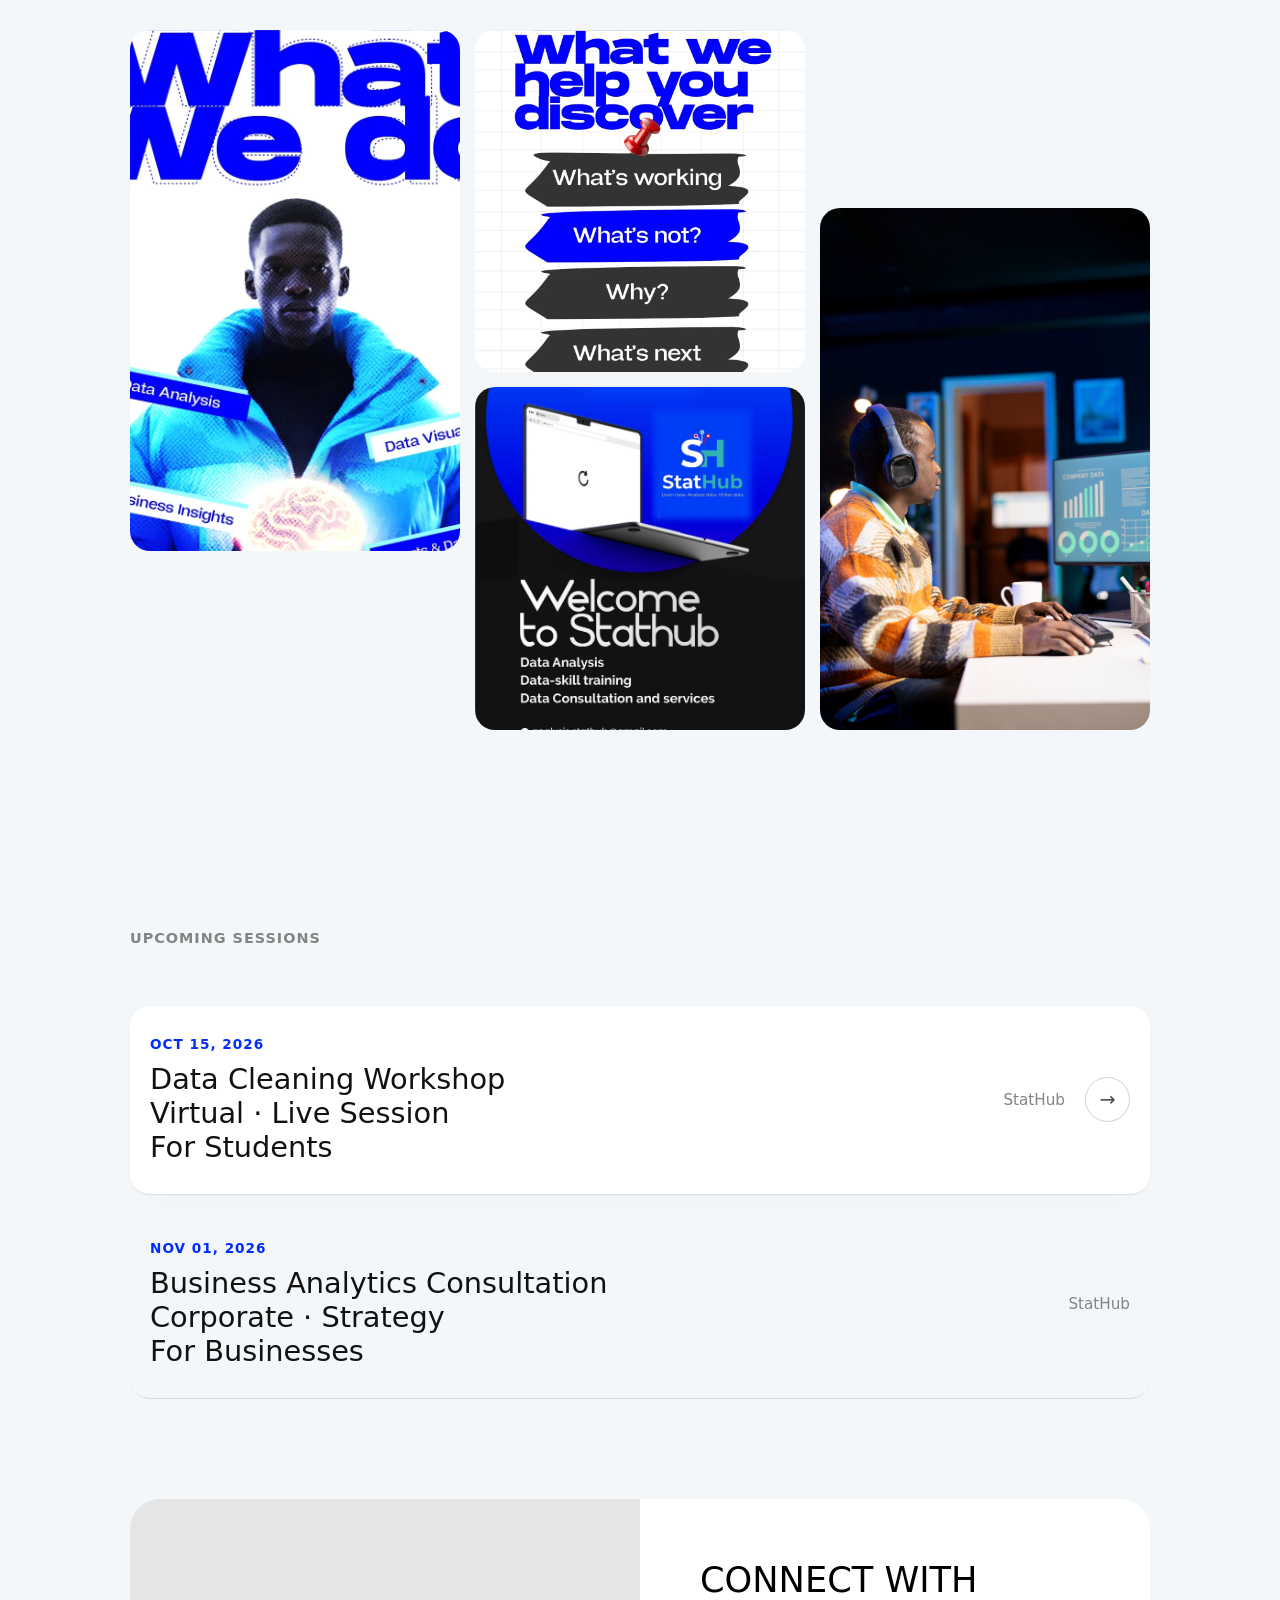
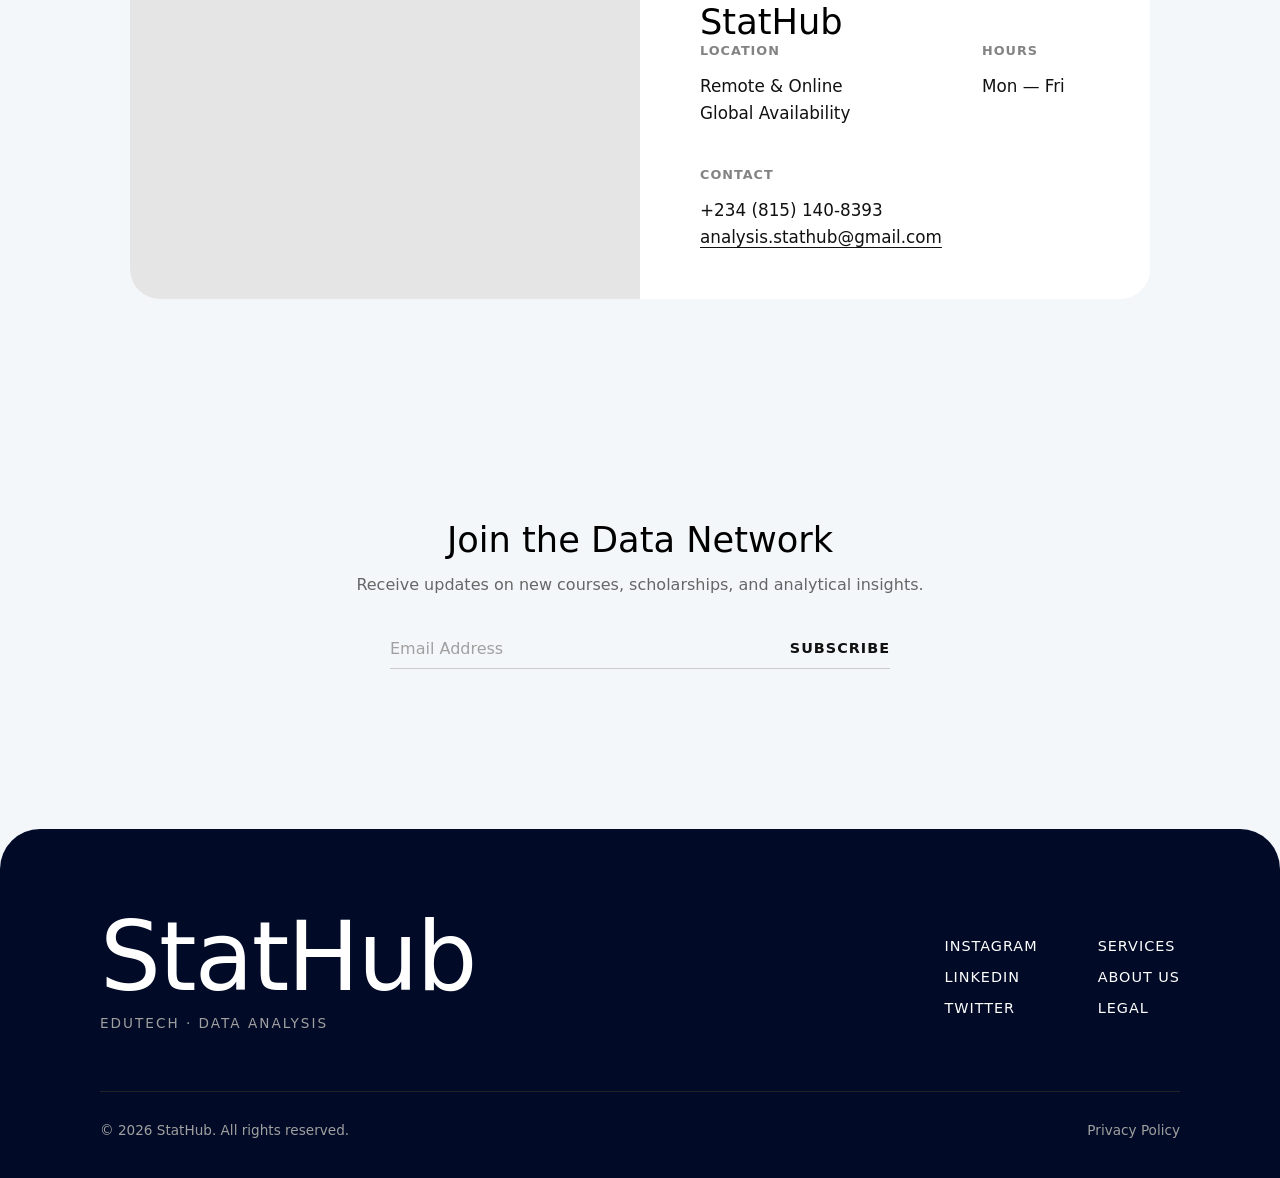
==== commit dd03d85d: "yyfub" ====
--- a/index.html
+++ b/index.html
@@ -14,7 +14,7 @@
         </h1>
 
         <nav class="headernav">
-            <a href="#">COURSES</a>
+            <a href="#">COURSE'S</a>
             <a href="#">CONSULTATION</a>
             <a href="#">ABOUT</a>
         </nav>
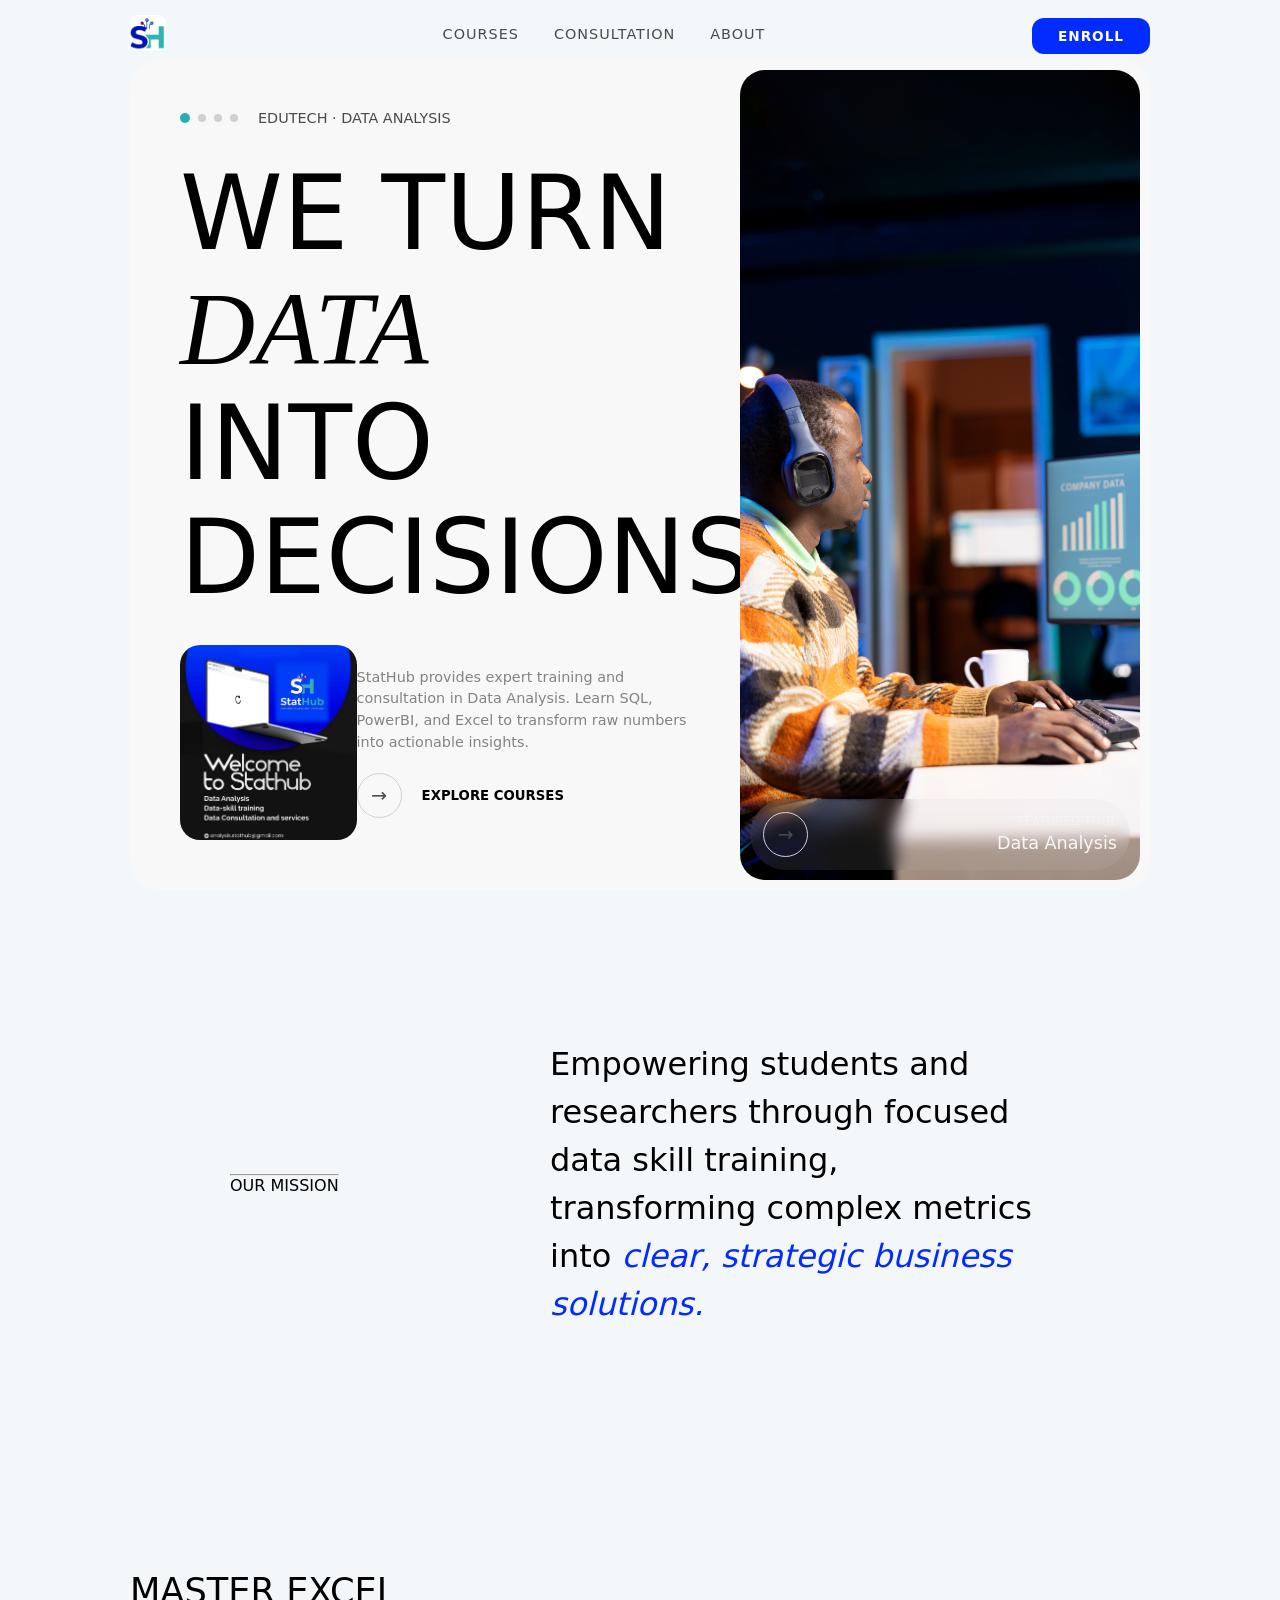
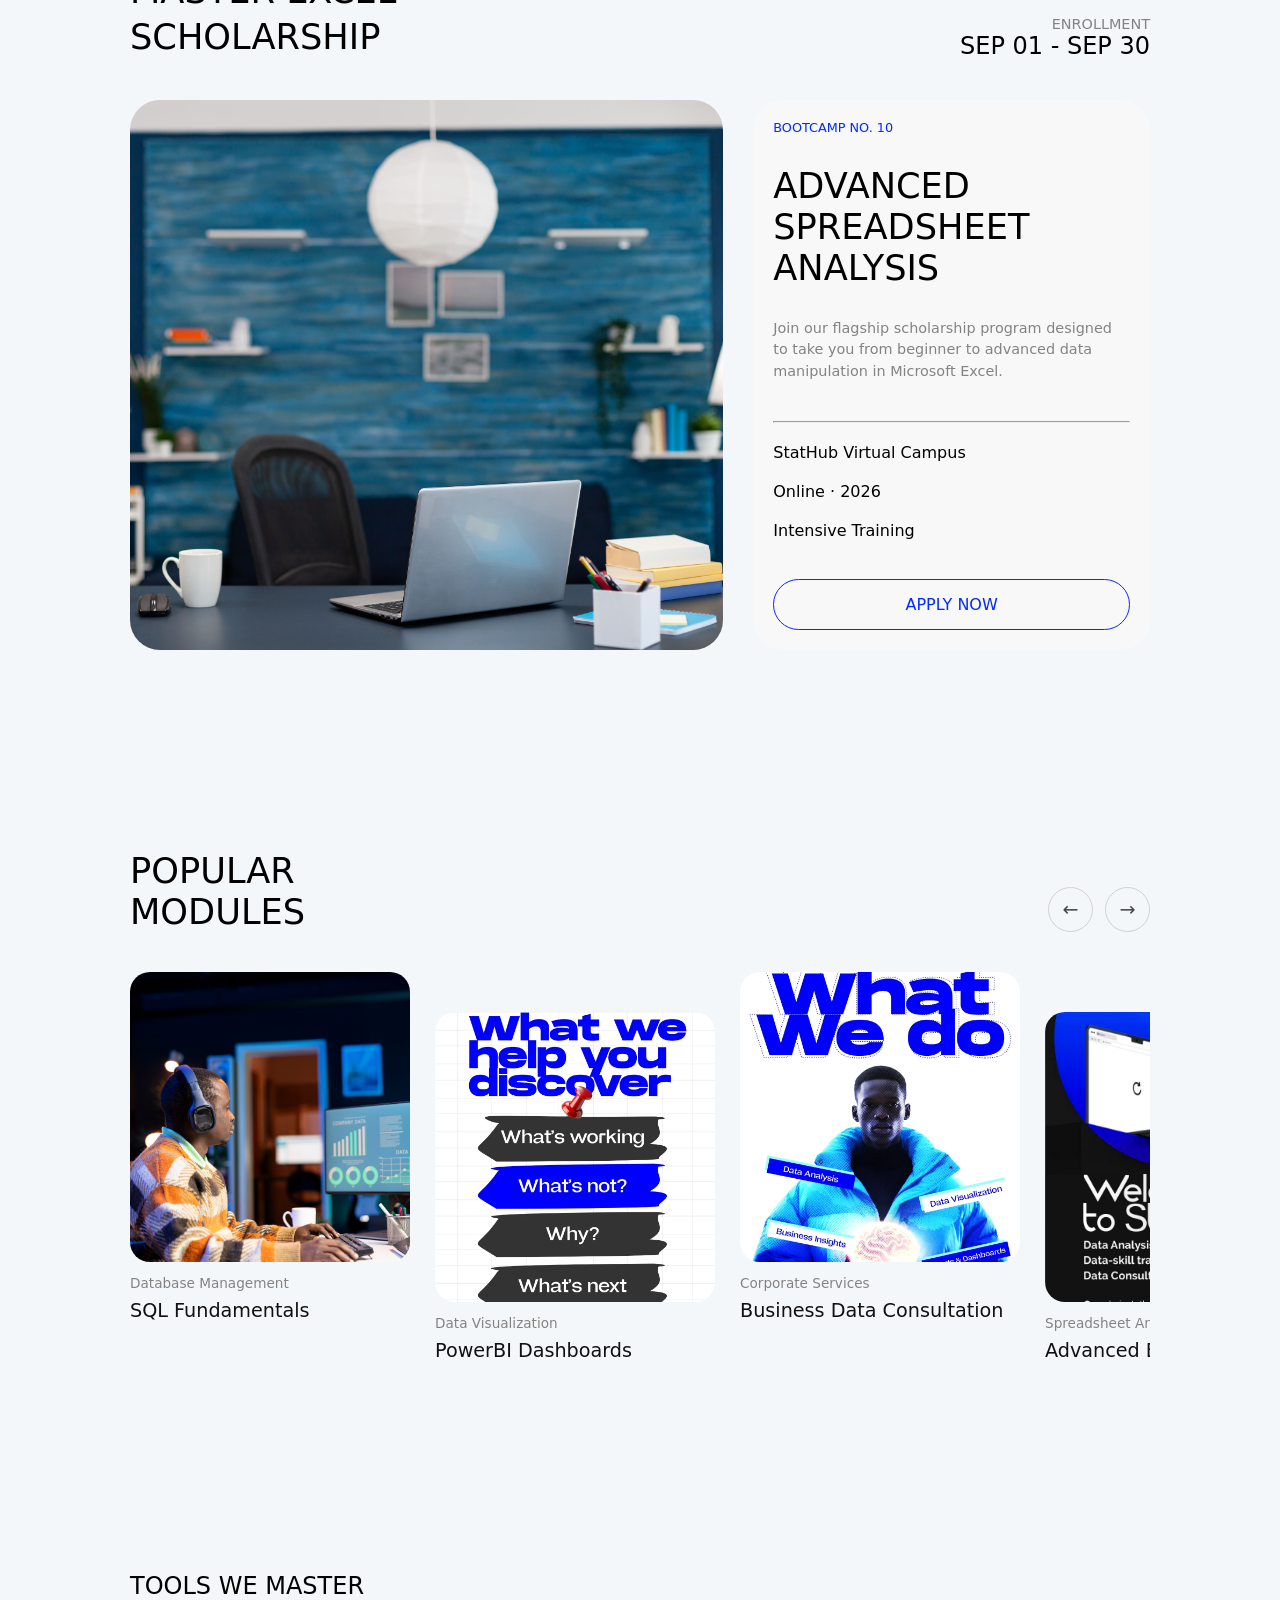
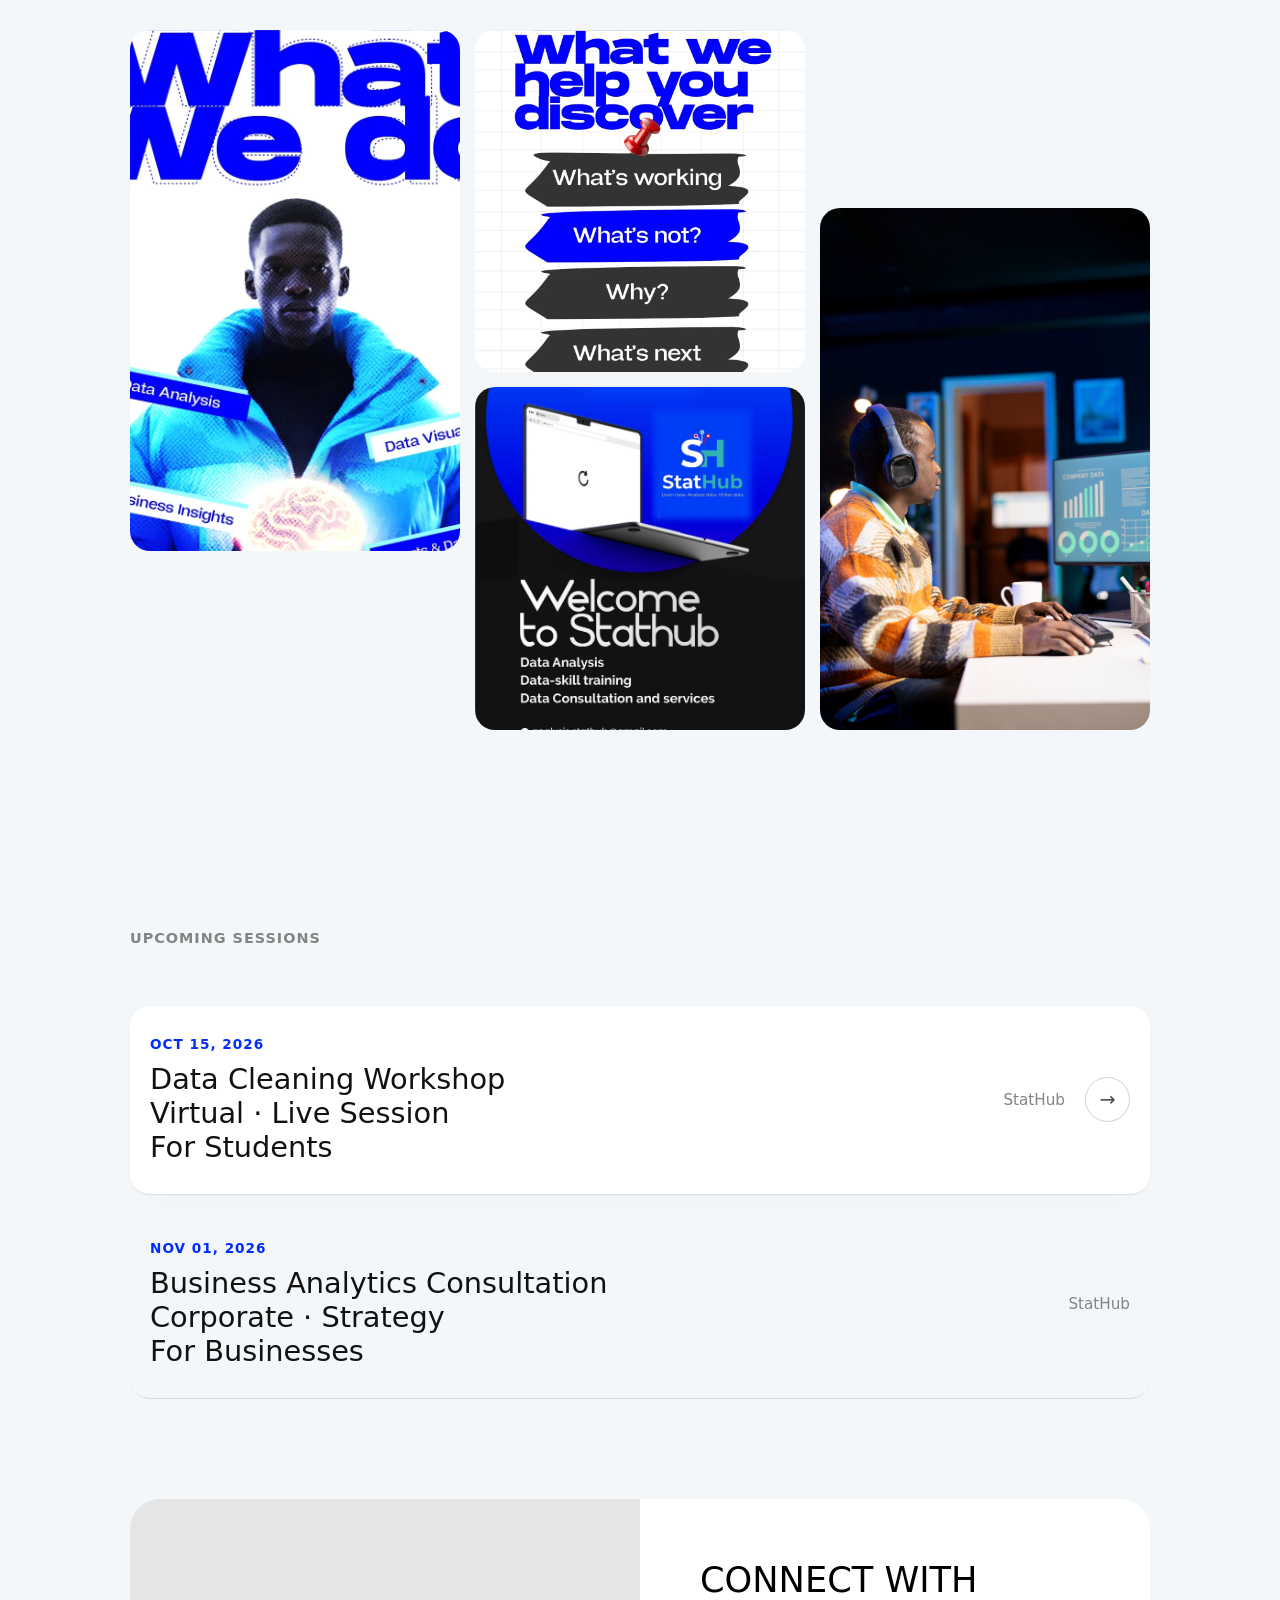
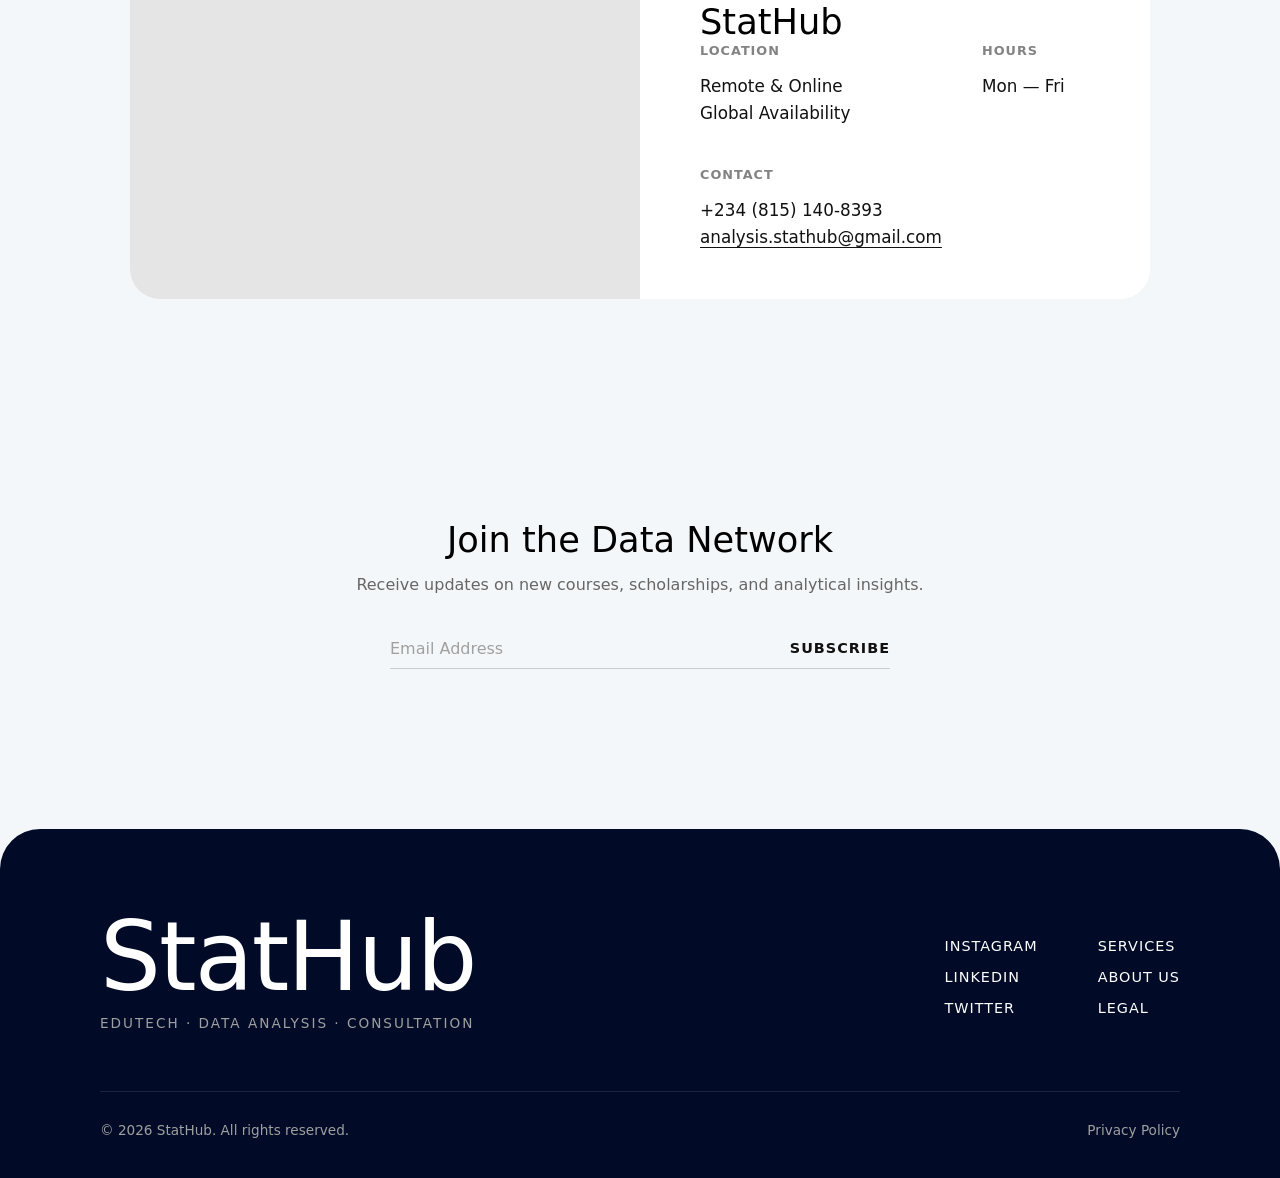
==== commit 834f6b71: "added all other pages and responsiveness" ====
--- a/index.html
+++ b/index.html
@@ -4,22 +4,22 @@
     <meta charset="UTF-8">
     <meta name="viewport" content="width=device-width, initial-scale=1.0">
     <title>StatHub | Data Analysis & Consultation</title>
-    <link rel="stylesheet" href="style.css">
+    <link rel="stylesheet" href="/assets/css/style.css">
 </head>
 <body>
     
     <header id="header">
-        <h1 class="logo">
-            <img src="images/logo.jpg" alt="StatHub Logo">
-        </h1>
+        <a href="/" class="logo">
+            <img src="/images/logo.jpg" alt="StatHub Logo">
+        </a>
 
         <nav class="headernav">
-            <a href="#">COURSE'S</a>
-            <a href="#">CONSULTATION</a>
-            <a href="#">ABOUT</a>
+            <a href="/courses/">COURSES</a>
+            <a href="/consultation/">CONSULTATION</a>
+            <a href="/about/">ABOUT</a>
         </nav>
 
-        <button class="header-joinbtn">ENROLL</button>
+        <a href="/consultation/" class="header-joinbtn">ENROLL</a>
     </header>
 
     <main>
@@ -52,7 +52,7 @@
                                 StatHub provides expert training and consultation in Data Analysis. Learn SQL, PowerBI, and Excel to transform raw numbers into actionable insights.
                             </p>
                             <div class="eexibbi">
-                                <button class="nav-btn">&#8594;</button>
+                                <a href="/courses/" class="nav-btn">&#8594;</a>
                                 <h5>EXPLORE COURSES</h5>
                             </div>
                         </div>
@@ -61,7 +61,7 @@
 
                 <div class="hero-imagae">
                     <div class="imaa-bluuff">
-                        <button class="nav-btn immabtn">&#8594;</button>
+                        <a href="/courses/" class="nav-btn immabtn">&#8594;</a>
                         <div class="immablu">
                             <p class="traaps"><small>FEATURED TOOL</small></p>
                             <p class="traas">PowerBI Mastery</p>
@@ -111,7 +111,7 @@
                         <p>Online · 2026</p>
                         <p>Intensive Training</p>
                     </div>
-                    <button class="resbtn">APPLY NOW</button>
+                    <a href="/consultation/" class="resbtn">APPLY NOW</a>
                 </div>
             </div>
         </section>
@@ -127,26 +127,31 @@
 
             <div class="artists-carousel-container">
                 <div class="artists-track">
-                    <div class="artist-card">
+                    <a href="/courses/" class="artist-card">
                         <img src="images/data-analysis.jpg" alt="SQL Training">
                         <p class="artist-category">Database Management</p>
                         <h4 class="artist-name">SQL Fundamentals</h4>
-                    </div>
-                    <div class="artist-card abspa">
+                    </a>
+                    <a href="/courses/" class="artist-card abspa">
                         <img src="images/excel-mastery.jpg" alt="PowerBI">
                         <p class="artist-category">Data Visualization</p>
                         <h4 class="artist-name">PowerBI Dashboards</h4>
-                    </div>
-                    <div class="artist-card">
+                    </a>
+                    <a href="/courses/" class="artist-card">
                         <img src="images/powerbi.jpg" alt="Business Consult">
                         <p class="artist-category">Corporate Services</p>
                         <h4 class="artist-name">Business Data Consultation</h4>
-                    </div>
-                    <div class="artist-card abspa">
+                    </a>
+                    <a href="/courses/" class="artist-card abspa">
                         <img src="images/sql-training.jpg" alt="Excel">
                         <p class="artist-category">Spreadsheet Analysis</p>
                         <h4 class="artist-name">Advanced Excel</h4>
-                    </div>
+                    </a>
+                    <a href="/courses/" class="artist-card">
+                        <img src="images/data-analysis.jpg" alt="SQL Training">
+                        <p class="artist-category">Database Management</p>
+                        <h4 class="artist-name">SQL Fundamentals</h4>
+                    </a>
                 </div>
             </div>
         </section>
@@ -166,7 +171,7 @@
         <section class="program-visit-wrapper">
             <p class="section-subtitle">UPCOMING SESSIONS</p>
             <div class="program-list">
-                <div class="program-item active-event">
+                <a href="/consultation/" class="program-item active-event">
                     <div class="prog-info">
                         <p class="prog-date">OCT 15, 2026</p>
                         <h3 class="prog-title">Data Cleaning Workshop<br>Virtual · Live Session<br>For Students</h3>
@@ -175,8 +180,8 @@
                         <span class="prog-time">StatHub</span>
                         <button class="nav-btn">&#8594;</button>
                     </div>
-                </div>
-                <div class="program-item">
+                </a>
+                <a href="/consultation/" class="program-item">
                     <div class="prog-info">
                         <p class="prog-date">NOV 01, 2026</p>
                         <h3 class="prog-title">Business Analytics Consultation<br>Corporate · Strategy<br>For Businesses</h3>
@@ -184,7 +189,7 @@
                     <div class="prog-time-link">
                         <span class="prog-time">StatHub</span>
                     </div>
-                </div>
+                </a>
             </div>
 
             <div class="visit-card">
@@ -225,7 +230,7 @@
         <div class="footer-top">
             <div class="footer-brand">
                 <h2>StatHub</h2>
-                <p>EDUTECH · DATA ANALYSIS</p>
+                <p>EDUTECH · DATA ANALYSIS · CONSULTATION</p>
             </div>
             <div class="footer-links">
                 <div class="link-col">
@@ -247,6 +252,6 @@
         </div>
     </footer>
 
-    <script src="script.js"></script>
+    <script src="/assets/js/script.js"></script>
 </body>
 </html>
--- a/assets/css/style.css
+++ b/assets/css/style.css
@@ -0,0 +1,1001 @@
+*{
+    margin: 0;
+    padding: 0;
+    box-sizing: border-box;
+    font-family: system-ui, -apple-system, BlinkMacSystemFont, 'Segoe UI', Roboto, Oxygen, Ubuntu, Cantarell, 'Open Sans', 'Helvetica Neue', sans-serif;
+}
+
+body {
+    background-color: #F4F7F9; 
+    position: relative;
+}
+
+header{
+    display: flex;
+    align-items: center;
+    justify-content: space-between;
+    padding: 15px 130px;
+    position: fixed;
+    top: 0;
+    left: 0;
+    width: 100%;
+    z-index: 100;
+    transition: all 0.3s ease;
+}
+
+header.scrolled {
+    background-color: rgba(248, 247, 243, 0.3);
+    backdrop-filter: blur(12px);
+    -webkit-backdrop-filter: blur(12px);
+    border-bottom: 1px solid var(--border-color);
+}
+
+
+.logo{
+    font-size: 1.3rem;
+    font-weight: 100;
+    letter-spacing: -1px;
+}
+.logo img {
+    width: 36px;
+    height: 36px;
+    margin-right: 10px;
+    object-fit: cover;
+    border-radius: 8px;
+}
+
+.headernav{
+    display: flex;
+    gap: 35px;
+}
+
+.headernav a{
+    text-decoration: none;
+    color: #4a4a4a;
+    font-size: 0.9rem;
+    letter-spacing: 1px;
+    position: relative;
+    padding-bottom: 4px;
+    transition: color 0.2s ease;
+}
+
+.header-joinbtn {
+    padding: 10px 26px;
+    border-radius: 12px;
+    background-color: #022BFF; 
+    color: #FFFFFF;
+    border: none;
+    font-weight: 600;
+    font-size: 0.85rem;
+    letter-spacing: 1px;
+    cursor: pointer;
+    transition: transform 0.2s ease, background-color 0.2s ease;
+    text-decoration: none;
+}
+
+main{
+    margin: 0 130px;
+}
+
+.hero{
+    height: 100vh;
+    border-radius: 30px;
+    padding: 50px 0px 20px 0px;
+}
+
+.hero-roback{
+    background-color: #F8F8F8;
+    width: 100%;
+    height: 100%;
+    border-radius: 30px;
+    margin-top: 10px;
+    display: flex;
+    padding: 10px;
+}
+
+.herotextsses{
+    width: 60%;
+    padding: 40px;
+    display: flex;
+    flex-direction: column;
+    justify-content: space-between;
+}
+
+
+.imagechange-circles p{
+    color: #4a4a4a;
+    font-size: 0.9rem;
+}
+
+
+
+
+
+
+/* ==========================================================================
+   HERO CAROUSEL & INDICATORS
+   ========================================================================== */
+
+.imagechange-circles {
+    display: flex;
+    align-items: center;
+    gap: 20px;
+}
+
+.greycircles {
+    display: flex;
+    gap: 8px;
+    align-items: center;
+}
+
+.circle-indicator {
+    width: 8px;
+    height: 8px;
+    border-radius: 50%;
+    background-color: #d1d1d1;
+    cursor: pointer;
+    transition: background-color 0.3s ease;
+}
+
+
+.circle-indicator.active {
+    /* Changed to StatHub Teal/Cyan for active states */
+    background-color: #23B0B1; 
+    width: 10px;
+    height: 10px;
+}
+
+
+/* Smooth background transitions for the hero and preview images */
+.hero-imagae, .explorimgg {
+    transition: background-image 0.6s ease-in-out;
+}
+
+
+
+
+
+
+
+
+
+.her-modere h2{
+    font-size: 6.5rem;
+    font-weight: 100;
+    line-height: 1.1em;
+}
+
+.her-modere em{
+    font-family: Georgia, 'Times New Roman', Times, serif;
+}
+
+
+.exploratiiionsees{
+    display: flex;
+    align-items: center;
+    justify-content: space-between;
+}
+
+
+
+
+.explorimgg{
+    background-image: url(images/Stanleydopsleutel27mm1.png);
+    background-size: cover;
+    background-position: center;
+    width: 180px;
+    height: 195px;
+    border-radius: 20px;
+}
+
+.exploritext{
+    display: flex;
+    flex-direction: column;
+    gap: 20px;
+}
+
+.exploritext p{
+    width: 100%;
+    max-width: 350px;
+    font-size: 0.9rem;
+    line-height: 1.5em;
+    color: #838383;
+}
+
+
+.eexibbi{
+    display: flex;
+    align-items: center;
+    gap: 20px;
+}
+
+
+.hero-imagae{
+    width: 40%;
+    height: 100%;
+    background-image: url(images/MAluminium1.png);
+    background-position: center;
+    background-size: cover;
+    border-radius: 25px;
+    display: flex;
+    align-items: flex-end;
+    padding: 10px;
+}
+
+.imaa-bluuff{
+    background-color: rgba(200, 200, 200, 0.1);
+    backdrop-filter: blur(8px);
+    width: 100%;
+    border-radius: 50px;
+    padding: 13px;
+    display: flex;
+    justify-content: space-between;
+}
+
+.immabtn{
+    width: 40px;
+    height: 40px;
+    border-radius: 100%;
+    border: 1px solid transparent;
+    cursor: pointer;
+    background-color: #F8F8F8;
+    color: #F8F8F8;
+    text-decoration: none;
+}
+
+.bttgn{
+    border: 1px solid #838383;
+}
+
+.immablu{
+    display: flex;
+    flex-direction: column;
+    gap: 5px;
+    align-items: flex-end;
+}
+
+.traaps{
+    color: rgba(255, 255, 255, 0.3);
+    font-size: 0.9rem;
+}
+
+.traas{
+    color: #F8F8F8;
+    font-size: 1.1rem;
+
+}
+
+
+.philosophy-sect{
+    height: 60vh;
+    display: flex;
+    align-items: center;
+    justify-content: space-between;
+    padding: 0 100px;
+}
+
+.quotesect p{
+    width: 100%;
+    max-width: 500px;
+    font-size: 2rem;
+    font-weight: 100;
+    line-height: 1.5em;
+}
+
+
+.quotesect em {
+    color: #022BFF; 
+    font-weight: 400;
+}
+
+.current-exhibisec{
+    height: 80vh;
+    display: flex;
+    flex-direction: column;
+    gap: 50px;
+}
+
+.currennn-title{
+    display: flex;
+    align-items: flex-end;
+    justify-content: space-between;
+}
+
+.currennn-title h3{
+    width: 100%;
+    max-width: 300px;
+    line-height: 1.3em;
+}
+
+.secti-titll{
+    font-size: 2.2rem;
+    font-weight: 400;
+}
+
+
+.currenne-date{
+    text-align: right;
+}
+
+.currenne-date p{
+    font-size: 0.9rem;
+    color: #838383;
+}
+
+.currenne-date h5{
+    font-size: 1.5rem;
+    font-weight: 300;
+}
+
+.curren-exhibiiit {
+    display: flex;
+    width: 100%;
+    height: 550px; /* Gives the container a fixed, reliable height */
+    gap: 30px;
+}
+
+.currentex-img{
+    background-image: url(/images/beauti.jpg);
+    background-position: center;
+    background-size: cover;
+    height: 100%;
+    width: 60%;
+    border-radius: 30px;
+}
+
+.currentex-info{
+    height: 100%;
+    width: 40%;
+    background-color: #F8F8F8;
+    border-radius: 30px;
+    display: flex;
+    flex-direction: column;
+    justify-content: space-between;
+    padding: 20px;
+}
+
+.currente-partone{
+    display: flex;
+    flex-direction: column;
+    gap: 30px;
+}
+
+
+.currsmal {
+    font-size: 0.8rem;
+    font-weight: 500;
+    /* Changed from orange to StatHub Royal Blue */
+    color: #022BFF; 
+}
+
+
+.currtitl{
+    font-size: 2.2rem;
+    font-weight: 100;
+    width: 100%;
+    max-width: 300px;
+}
+
+.currinfot{
+    font-size: 0.9rem;
+    line-height: 1.5em;
+    color: #838383;
+}
+
+
+.currshow{
+    display: flex;
+    flex-direction: column;
+    gap: 20px;
+}
+
+
+.resbtn{
+    padding: 15px;
+    border-radius: 30px;
+    border: 1px solid #022BFF;
+    font-weight: 500;
+    text-decoration: none;
+    text-align: center;
+    color: #022BFF;
+    transition: ease-in 0.2s;
+}
+
+.resbtn:hover{
+    background-color: #022BFF;
+    color: #fff;
+}
+
+
+/* ==========================================================================
+   SELECTED ARTISTS CAROUSEL
+   ========================================================================== */
+
+.selected-exib {
+    padding: 100px 0;
+    display: flex;
+    flex-direction: column;
+    gap: 40px;
+    overflow: hidden; /* Prevents horizontal scroll on the whole page */
+}
+
+.selected-header {
+    display: flex;
+    justify-content: space-between;
+    align-items: flex-end;
+}
+
+.carousel-nav {
+    display: flex;
+    gap: 12px;
+}
+
+.nav-btn {
+    width: 45px;
+    height: 45px;
+    border-radius: 50%;
+    border: 1px solid #d1d1d1;
+    background-color: transparent;
+    cursor: pointer;
+    display: flex;
+    align-items: center;
+    justify-content: center;
+    font-size: 1.2rem;
+    color: #4a4a4a;
+    transition: all 0.3s ease;
+    text-decoration: none;
+}
+
+.nav-btn:hover {
+    background-color: #F8F8F8;
+    color: #111;
+}
+
+/* Container that handles the scrolling */
+.artists-carousel-container {
+    width: 100%;
+    overflow-x: auto;
+    scroll-behavior: smooth;
+    /* Hide scrollbar for Chrome, Safari and Opera */
+    -ms-overflow-style: none;  /* IE and Edge */
+    scrollbar-width: none;  /* Firefox */
+}
+
+.artists-carousel-container::-webkit-scrollbar {
+    display: none;
+}
+
+.artists-track {
+    display: flex;
+    gap: 25px;
+    width: max-content; /* Allows track to grow based on content */
+    padding-bottom: 10px;
+}
+
+.artist-card {
+    width: 280px; 
+    display: flex;
+    flex-direction: column;
+    gap: 8px;
+    flex-shrink: 0; /* Prevents cards from squishing */
+    text-decoration: none;
+}
+
+.prev-btn:hover{
+    background-color: #022BFF;
+    color: #fff;
+}
+
+.next-btn:hover{
+    background-color: #022BFF;
+    color: #fff;
+}
+
+.abspa{
+    margin-top: 40px;
+}
+
+.artist-card img {
+    width: 100%;
+    height: 290px;
+    object-fit: cover;
+    border-radius: 20px;
+    margin-bottom: 5px;
+}
+
+.artist-category {
+    font-size: 0.85rem;
+    color: #838383;
+}
+
+.artist-name {
+    font-size: 1.2rem;
+    font-weight: 500;
+    color: #111;
+}
+
+
+.selectedworks-sect{
+    display: flex;
+    flex-direction: column;
+    height: 100vh;
+}
+
+.selectedwor-title{
+    height: 10%;
+}
+
+.selectedss{
+    font-size: 1.5rem;
+}
+
+.paarrent {
+    display: grid;
+    grid-template-columns: repeat(3, 1fr);
+    grid-template-rows: repeat(4, 1fr);
+    grid-column-gap: 15px;
+    grid-row-gap: 15px;
+    height: 90%;
+}
+
+.diiv1 {
+    grid-area: 1 / 1 / 4 / 2; 
+    background-image: url(/images/powerbi.jpg);
+}
+.diiv2 {
+    grid-area: 1 / 2 / 3 / 3; 
+    background-image: url(/images/excel-mastery.jpg);
+}
+.diiv3 {
+    grid-area: 3 / 2 / 5 / 3; 
+    background-image: url(/images/sql-training.jpg);
+}
+.diiv4 {
+    grid-area: 2 / 3 / 5 / 4; 
+    background-image: url(/images/data-analysis.jpg);
+}
+
+/* 
+.ggrii img{
+    width: 100%;
+    object-fit: cover;
+    border-radius: 20px;
+    margin-bottom: 5px;
+} */
+
+.ggrii{
+    border-radius: 20px;
+    background-position: center;
+    background-size: cover;
+}
+
+
+
+
+/* ==========================================================================
+   PROGRAM & VISIT SECTION
+   ========================================================================== */
+
+.program-visit-wrapper {
+    padding: 100px 0;
+    display: flex;
+    flex-direction: column;
+    gap: 40px;
+}
+
+.section-subtitle {
+    font-size: 0.9rem;
+    font-weight: 600;
+    color: #838383;
+    letter-spacing: 1px;
+    margin-bottom: 20px;
+}
+
+/* Program List */
+.program-list {
+    display: flex;
+    flex-direction: column;
+    
+}
+
+.program-item {
+    display: flex;
+    justify-content: space-between;
+    align-items: center;
+    padding: 30px 20px;
+    border-bottom: 1px solid #dcdcdc;
+    text-decoration: none;
+}
+
+.active-event {
+    background-color: #ffffff;
+    border-radius: 20px;
+    border-bottom: none;
+    box-shadow: 0 4px 20px rgba(0,0,0,0.02);
+    margin-bottom: 15px;
+}
+
+/* Update existing .program-item and add the hover state */
+.program-item {
+    display: flex;
+    justify-content: space-between;
+    align-items: center;
+    padding: 30px 20px;
+    border-bottom: 1px solid #dcdcdc;
+    border-radius: 20px; /* Prepare for the hover background */
+    transition: all 0.3s ease; /* Smooth transition */
+    cursor: pointer;
+}
+
+.program-item:hover {
+    background-color: #ffffff;
+    border-bottom-color: transparent;
+    box-shadow: 0 4px 20px rgba(0,0,0,0.04);
+    transform: translateY(-2px);
+}
+
+.prog-info {
+    display: flex;
+    flex-direction: column;
+    gap: 10px;
+}
+
+
+.prog-date {
+    font-size: 0.85rem;
+    font-weight: 600;
+    /* Changed from orange to StatHub Royal Blue */
+    color: #022BFF; 
+    letter-spacing: 1px;
+}
+
+.prog-title {
+    font-size: 1.8rem;
+    font-weight: 300;
+    color: #111;
+}
+
+.prog-time-link {
+    display: flex;
+    align-items: center;
+    gap: 20px;
+}
+
+.prog-time {
+    color: #838383;
+    font-size: 0.95rem;
+}
+
+/* Visit Card */
+.visit-card {
+    display: flex;
+    background-color: #ffffff;
+    border-radius: 30px;
+    overflow: hidden;
+    margin-top: 60px;
+    height: 400px;
+}
+
+.visit-map {
+    width: 50%;
+    /* Replace this background color with your map image url() */
+    background-color: #e5e5e5; 
+    background-image: url('images/map-placeholder.jpg'); /* Add map image here */
+    background-size: cover;
+    background-position: center;
+}
+
+.visit-details {
+    width: 50%;
+    padding: 60px;
+    display: flex;
+    flex-direction: column;
+    justify-content: space-between;
+}
+
+.visit-title {
+    font-size: 2.2rem;
+    font-weight: 300;
+    line-height: 1.2;
+}
+
+.visit-grid {
+    display: grid;
+    grid-template-columns: 1fr 1fr;
+    gap: 40px;
+}
+
+.v-label {
+    font-size: 0.8rem;
+    font-weight: 600;
+    color: #838383;
+    letter-spacing: 1px;
+    margin-bottom: 15px;
+}
+
+.v-text {
+    font-size: 1.05rem;
+    line-height: 1.6;
+    color: #111;
+}
+
+.v-text a {
+    color: #111;
+    text-decoration: underline;
+    text-underline-offset: 4px;
+}
+
+/* ==========================================================================
+   NEWSLETTER SECTION
+   ========================================================================== */
+
+.newsletter-section {
+    text-align: center;
+    padding: 120px 0;
+    display: flex;
+    flex-direction: column;
+    align-items: center;
+    gap: 15px;
+}
+
+.newsletter-section h2 {
+    font-size: 2.2rem;
+    font-weight: 400;
+}
+
+.newsletter-section p {
+    color: #666;
+    font-size: 1rem;
+    margin-bottom: 30px;
+}
+
+.newsletter-form {
+    display: flex;
+    align-items: center;
+    justify-content: space-between;
+    width: 100%;
+    max-width: 500px;
+    border-bottom: 1px solid #ccc;
+    padding-bottom: 10px;
+}
+
+.newsletter-form input {
+    border: none;
+    background: transparent;
+    outline: none;
+    font-size: 1rem;
+    width: 70%;
+    color: #111;
+}
+
+.newsletter-form input::placeholder {
+    color: #a0a0a0;
+}
+
+.newsletter-form button {
+    background: transparent;
+    border: none;
+    font-size: 0.9rem;
+    font-weight: 600;
+    letter-spacing: 1px;
+    cursor: pointer;
+    color: #111;
+}
+
+/* ==========================================================================
+   FOOTER SECTION
+   ========================================================================== */
+
+
+
+.site-footer {
+    /* Changed from soft black to a very deep navy/blue black */
+    background-color: #010A26; 
+    color: #ffffff;
+    border-radius: 40px 40px 0 0;
+    padding: 80px 100px 40px 100px;
+    margin-top: 40px;
+}
+
+
+.footer-top {
+    display: flex;
+    justify-content: space-between;
+    align-items: flex-end;
+    margin-bottom: 60px;
+}
+
+.footer-brand h2 {
+    font-size: 6rem;
+    font-weight: 400;
+    letter-spacing: -0.02em;
+    line-height: 1;
+}
+
+.footer-brand p {
+    font-size: 0.85rem;
+    letter-spacing: 2px;
+    color: #a0a0a0;
+    margin-top: 10px;
+}
+
+.footer-links {
+    display: flex;
+    gap: 60px;
+    margin-bottom: 15px;
+}
+
+.link-col {
+    display: flex;
+    flex-direction: column;
+    gap: 15px;
+}
+
+.link-col a {
+    color: #ffffff;
+    text-decoration: none;
+    font-size: 0.9rem;
+    letter-spacing: 1px;
+    transition: opacity 0.3s ease;
+}
+
+.link-col a:hover {
+    opacity: 0.6;
+}
+
+.footer-divider {
+    height: 1px;
+    background-color: rgba(255, 255, 255, 0.1);
+    margin-bottom: 30px;
+}
+
+.footer-bottom {
+    display: flex;
+    justify-content: space-between;
+    align-items: center;
+    font-size: 0.85rem;
+    color: #a0a0a0;
+}
+
+.footer-bottom a {
+    color: #a0a0a0;
+    text-decoration: none;
+    transition: color 0.3s ease;
+}
+
+.footer-bottom a:hover {
+    color: #ffffff;
+}
+
+
+
+/* Fix 1: Establish consistent spacing across all major sections */
+.philosophy-sect, 
+.current-exhibisec, 
+.selected-exib, 
+.selectedworks-sect, 
+.program-visit-wrapper {
+    height: auto; /* Overrides previous fixed heights */
+    padding: 100px 0; /* Consistent vertical rhythm */
+}
+
+/* Fix 2: Adjust specific sections that need unique breathing room */
+.philosophy-sect {
+    padding: 140px 100px; /* Gives the quote more isolation */
+}
+
+.current-exhibisec {
+    display: flex;
+    flex-direction: column;
+    gap: 40px; 
+}
+
+/* Fix 3: Ensure the parent grid for selected works has a proper height now */
+.selectedworks-sect .paarrent {
+    height: 700px; /* Gives the grid a defined height since we removed 100vh */
+    margin-top: 30px;
+}
+
+
+
+
+
+
+
+/* ==========================================================================
+   RESPONSIVE DESIGN (TABLETS & MOBILE)
+   ========================================================================== */
+
+/* TABLET (1024px and below) */
+@media (max-width: 1024px) {
+    /* Fluid Margins & Padding */
+    header { padding: 15px 40px; }
+    main { margin: 0 40px; }
+    
+    .philosophy-sect { 
+        flex-direction: column; 
+        align-items: flex-start; 
+        padding: 60px 0; 
+        gap: 30px; 
+    }
+    
+    /* Hero Section Stacking */
+    .hero { height: auto; 
+            margin-top: 50px;
+    }
+    .hero-roback { flex-direction: column; padding: 20px; }
+    .herotextsses { width: 100%; padding: 20px 0; gap: 40px; }
+    .hero-imagae { width: 100%; height: 500px; margin-top: 20px; }
+    .her-modere h2 { font-size: 4rem; }
+    
+    .exploratiiionsees { flex-direction: column; align-items: flex-start; gap: 30px; }
+    .explorimgg { width: 100%; height: 300px; }
+
+    /* Current Exhibition Stacking */
+    .currennn-title { flex-direction: column; align-items: flex-start; gap: 15px; }
+    .currennn-title h3 { max-width: 100%; }
+    .currenne-date { text-align: left; }
+    
+    .curren-exhibiiit { flex-direction: column; height: auto; }
+    .currentex-img { width: 100%; height: 400px; }
+    .currentex-info { width: 100%; }
+
+    /* Visit Map Stacking */
+    .visit-card { flex-direction: column; height: auto; }
+    .visit-map { width: 100%; height: 300px; }
+    .visit-details { width: 100%; padding: 40px; }
+
+    /* Footer Adjustments */
+    .site-footer { padding: 60px 40px 40px 40px; }
+    .footer-top { flex-direction: column; align-items: flex-start; gap: 40px; }
+    .footer-brand h2 { font-size: 4rem; }
+}
+
+/* MOBILE (768px and below) */
+@media (max-width: 768px) {
+    /* Tighter Margins */
+    header { 
+        padding: 15px 20px; 
+        flex-direction: column;
+        gap: 10px;
+        align-items: center;
+    }
+    main { margin: 0 20px; }
+    
+    /* Hide desktop nav to prevent crowding (Optional: can add a hamburger menu later) */
+    .headernav { align-items: center; }
+    
+    /* Typography Scaling */
+    .her-modere h2 { font-size: 3rem; }
+    .secti-titll { font-size: 1.8rem; }
+    .quotesect p { font-size: 1.4rem; }
+    .footer-brand h2 { font-size: 3rem; }
+    
+    /* Grid Overrides for Selected Works */
+    .selectedworks-sect .paarrent { 
+        display: flex; 
+        flex-direction: column; 
+        height: auto; 
+    }
+    .diiv1, .diiv2, .diiv3, .diiv4 { 
+        height: 300px; 
+        width: 100%;
+    }
+
+    /* Program List adjustments */
+    .program-item { flex-direction: column; align-items: flex-start; gap: 20px; }
+    .prog-title { font-size: 1.4rem; }
+    
+    /* Visit Details Grid to 1 Column */
+    .visit-grid { grid-template-columns: 1fr; gap: 25px; }
+    
+    /* Newsletter */
+    .newsletter-section h2 { font-size: 1.8rem; }
+    .newsletter-form { flex-direction: column; gap: 20px; border-bottom: none; }
+    .newsletter-form input { width: 100%; border-bottom: 1px solid #ccc; padding-bottom: 10px; }
+    .newsletter-form button { width: 100%; padding: 15px; background-color: #111; color: #fff; border-radius: 10px; }
+    
+    /* Footer Bottom Stacking */
+    .footer-bottom { flex-direction: column; gap: 15px; text-align: center; }
+    .footer-links { flex-direction: column; gap: 30px; }
+}
